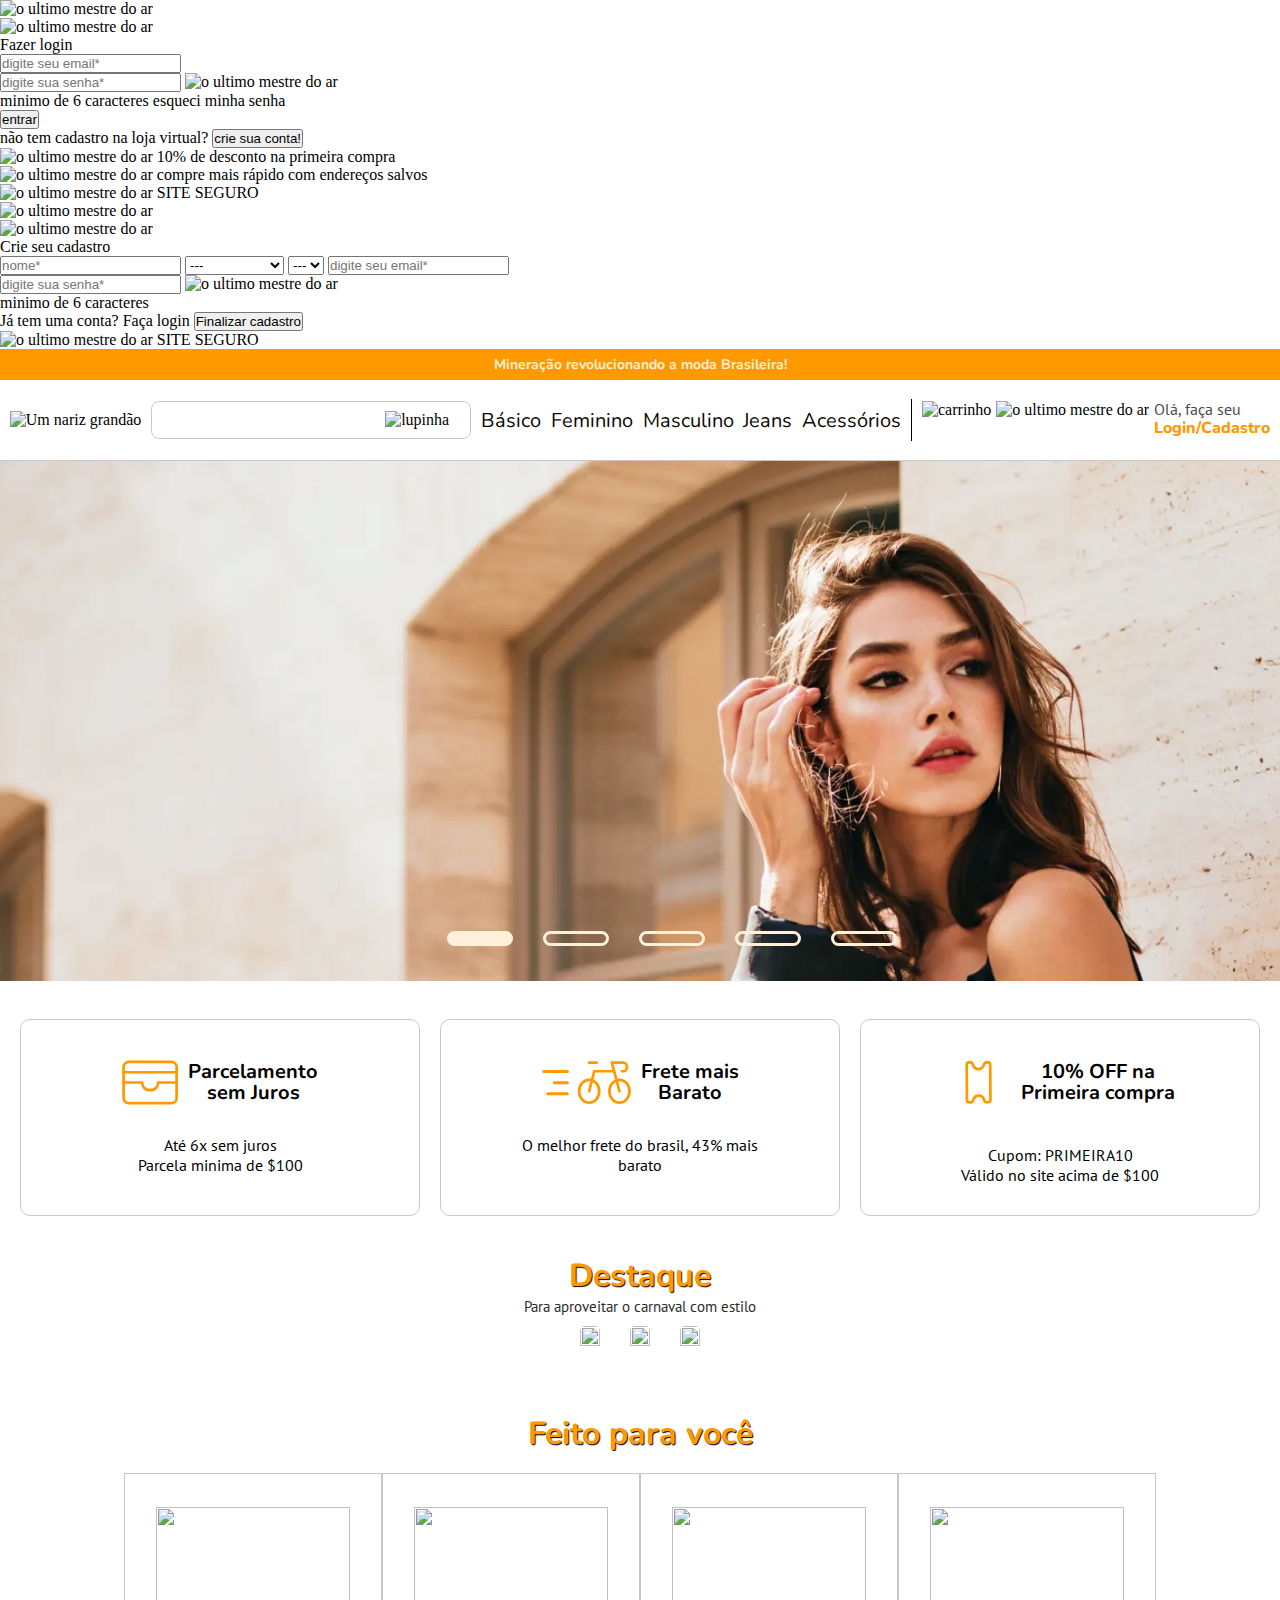
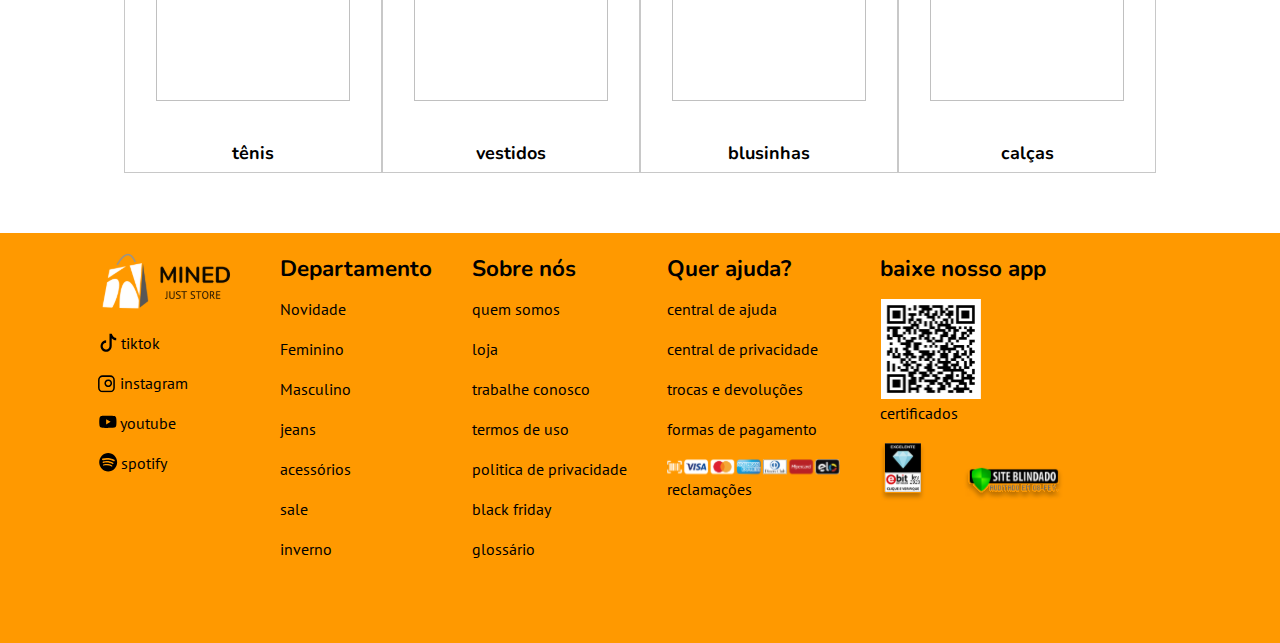
==== index.html @ b8cdbabf "Merge branch 'main' of https://github.com/Mined-Development-Company/E-commerce-FRONT into tela_login" ====
<!DOCTYPE html>
<html lang="pt-br">
  <head>
    <meta charset="UTF-8" />
    <meta http-equiv="X-UA-Compatible" content="IE=edge" />
    <meta name="viewport" content="width=device-width, initial-scale=1.0" />
    <title>Mined Just Store</title>

    <!-- Google Fonts -->
    <link rel="preconnect" href="https://fonts.googleapis.com" />
    <link rel="preconnect" href="https://fonts.gstatic.com" crossorigin />
    <link href="https://fonts.googleapis.com/css2?family=Nunito:wght@400;500;600;700;800&display=swap" rel="stylesheet"/>
    <link href="https://fonts.googleapis.com/css2?family=PT+Sans:wght@400;700&display=swap" rel="stylesheet"/>

    <!-- CSS -->
    <link rel="stylesheet" href="./style.css" />

    <link rel="stylesheet" href="./css/header/header.css">
    <link rel="stylesheet" href="./css/header/header-media.css">
    <link rel="stylesheet" href="./css/header/header-search.css">
    <link rel="stylesheet" href="./css/header/menu-categorias.css">
    <link rel="stylesheet" href="./css/header/menu-itens.css">
    <link rel="stylesheet" href="./css/header/nav.css">
    <link rel="stylesheet" href="./css/header/login.css">

    <link rel="stylesheet" href="./css/footer.css">
    <link rel="stylesheet" href="./css/variaveis.css">

    <!-- Icons -->
    <link rel="shortcut icon" href="./assets/minedIcon.png" type="image/x-icon">

  </head>

  <body class="container">
    <!-- Modal login e cadastro -->
    <div id="modal_login" class="modal_login_e_cadastro_container">
      <main class="content_login">
        <header class="content_header_dialog">
          <div class="info_commerce">
            <img src="./assets/logo_minedIcon.svg" class="logo-mined_icon" alt="o ultimo mestre do ar" />
          </div>
          <img src="./assets/close.svg" onclick="closeModal('login')" id="close_modal_login" class="close_dialog" alt="o ultimo mestre do ar" />
        </header>

        <section>
          <p>Fazer login</p>

          <form id="form_login">
            <div id="auth_login" class="container_inputs">
              <input type="text" class="input_form no_outline" placeholder="digite seu email*" name="email" id="email">

              <div class="input_form content_password">
                <input type="password" class="no_outline" name="senha" placeholder="digite sua senha*" id="senha">
                <img src="./assets/eye.svg" onclick="mostrarSenha('login')" class="mostrar_fechar_senha" alt="o ultimo mestre do ar" />
              </div>

            </div>

            <div class="content_regra_senha_e_esqueci_senha">
              <span>minimo de 6 caracteres</span>
              <span class="esqueci_minha_senha">esqueci minha senha</span>
            </div>

            <button class="btn_generico btn_submit" type="submit">entrar</button>

            <div class="content_nao_possui_cadastro">
              <span>não tem cadastro na loja virtual?</span>
              <button onclick="abrirModalDeNovaConta()" id="nova_conta" class="btn_generico btn_novo_cadastro" type="button">crie sua conta!</button>
            </div>
          </form>
        </section>

        <div class="footer_dialog">
          <ul>
            <li>
              <img src="./assets/check_icon.svg" class="check" alt="o ultimo mestre do ar" />
              <span>10% de desconto na primeira compra</span>
            </li>
            <li>
              <img src="./assets/check_icon.svg" class="check" alt="o ultimo mestre do ar" />
              <span>compre mais rápido com endereços salvos</span>
            </li>
          </ul>

          <div class="site_seguro">
            <img src="./assets/cadiado_icon.svg" class="check" alt="o ultimo mestre do ar" />
            <span>SITE SEGURO</span>
          </div>
        </div>
      </main>
    </div>

    <div id="modal_cadastro" class="modal_login_e_cadastro_container">
      <main class="content_login">
        <header class="content_header_dialog">
          <div class="info_commerce">
            <img src="./assets/logo_minedIcon.svg" class="logo-mined_icon" alt="o ultimo mestre do ar" />
          </div>
          <img src="./assets/close.svg" onclick="closeModal('cadastro')" id="close_modal_cadastro" class="close_dialog" alt="o ultimo mestre do ar" />
        </header>

        <section>
          <p>Crie seu cadastro</p>

          <form id="form_cadastro">
            <div id="auth_cadastro" class="container_inputs">
              <input type="text" class="input_form no_outline" placeholder="nome*" name="nome" id="nome" />

              <select name="genero" id="genero" class="input_form selecionar_generico">
                <option value="nulo">---</option>
                <option value="nao_declarar">Não declarar</option>
                <option value="masculino">Masculino</option>
                <option value="mulher">Mulher</option>
              </select>

              <select name="idade" id="idade" class="input_form">
                <option value="nulo">---</option>
              </select>

              <input type="text" class="input_form no_outline" placeholder="digite seu email*" name="email" id="email" />

              <div class="input_form content_password">
                <input type="password" class="no_outline" name="senha" placeholder="digite sua senha*" id="senha">
                <img src="./assets/eye.svg" class="mostrar_fechar_senha" onclick="mostrarSenha('cadastro')" alt="o ultimo mestre do ar" />
              </div>
            </div>

            <div class="content_regra_senha_e_esqueci_senha">
              <span>minimo de 6 caracteres</span>
            </div>

            <div class="content_nao_possui_cadastro">
              <span>Já tem uma conta? <span onclick="goBackLogin()" class="highlight">Faça login</span></span>
              <button class="btn_generico btn_novo_cadastro" onclick="finalizarNovoCadastro()" type="button">Finalizar cadastro</button>
            </div>
          </form>
        </section>

        <div class="footer_dialog">
          <div class="site_seguro">
            <img src="./assets/cadiado_icon.svg" class="check" alt="o ultimo mestre do ar" />
            <span>SITE SEGURO</span>
          </div>
        </div>
      </main>
    </div>

    <!-- Final Modal login e cadastro -->

    <nav>
      <h1 class="nav__titulo">Mineração revolucionando a moda Brasileira!</h1>

      <section class="nav__menu">

        <div><img id="logo" src="./assets/logo.svg" alt="Um nariz grandão" /></div>

      <div id="navMenu">

        <section class="search__area">
          <div class="search__bar">
            <label for="pesquisa" class="sr__only">barra de pesquisa</label>
            <input
              type="text"
              id="pesquisa"
              name="pesquisa"
              autocomplete="off"
            />
            <img src="./assets/lupa.svg" alt="lupinha" />

            <ul class="cards">
              <li><p><a href="./paginas/listaDeProdutos.html">Blusa</a></p></li>
              <li><p><a href="./paginas/listaDeProdutos.html">Camiseta</a></p></li>
              <li><p><a href="./paginas/listaDeProdutos.html">Shorts</a></p></li>
              <li><p><a href="./paginas/listaDeProdutos.html">Blusão</a></p></li>
              <li><p><a href="./paginas/listaDeProdutos.html">Calça</a></p></li>
            </ul>
          </div>
        </div>

        <!-- Menu dropdown -->
        <section class="menu__categorias">
          <ul class="menu__categorias">
            <li class="option"><a href="./paginas/listaDeProdutos.html">Básico</a></li>
          </ul>
        </section>
        <section class="menu__categorias">
          <li class="option"><a href="./paginas/listaDeProdutos.html">Feminino</a></li>
          <li class="menu__itens">
            <ul class="menu__categorias">
              <li><a href="./paginas/listaDeProdutos.html">Saias</a> </li>
              <li><a href="./paginas/listaDeProdutos.html">Shorts</a> </li>
              <li><a href="./paginas/listaDeProdutos.html">Calças</a> </li>
              <li><a href="./paginas/listaDeProdutos.html">Calçados</a> </li>
            </ul>
          </li>
        </section>

        <section class="menu__categorias">
          <li class="option"> <a href="./paginas/listaDeProdutos.html">Masculino</a></li>
          <li class="menu__itens">
            <ul class="menu__categorias">
              <li><a href="./paginas/listaDeProdutos.html">Calças</a></li>
              <li><a href="./paginas/listaDeProdutos.html">Camisetas</a></li>
              <li><a href="./paginas/listaDeProdutos.html">Bermudas</a></li>
              <li><a href="./paginas/listaDeProdutos.html">Blusas</a></li>
            </ul>
          </li>
        </section>

        <section class="menu__categorias">
          <li class="option"> <a href="./paginas/listaDeProdutos.html">Jeans</a></li>
          <li class="menu__itens">
            <ul class="menu__categorias">
              <li><a href="./paginas/listaDeProdutos.html">Feminino</a></li>
              <li><a href="./paginas/listaDeProdutos.html">Masculino</a></li>
              <li><a href="./paginas/listaDeProdutos.html">Jeans</a></li>
            </ul>
          </li>
        </section>

        <section class="menu__categorias">
        <li class="option"> <a href="./paginas/listaDeProdutos.html">Acessórios</a></li>
        <li class="menu__itens">
          <ul class="menu__categorias">
            <li><a href="./paginas/listaDeProdutos.html">Relogio</a></li>
            <li><a href="./paginas/listaDeProdutos.html">Pulseira</a></li>
            <li><a href="./paginas/listaDeProdutos.html">Blusas</a></li>
            <li><a href="./paginas/listaDeProdutos.html">Blusas</a></li>
          </ul>
        </li>
        </section>
      <!-- Menu dropdown -->

        <section class="user_area">
          <div class="pipe"></div>
          <div class="perfil">
            <img src="./assets/cart.svg" alt="carrinho" />
            <img src="./assets/avartar.svg" alt="o ultimo mestre do ar" />
            <div id="auth_project" class="Login">
              <label for="Login">Olá, faça seu</label>
              <div class="autenticado">
                <span id="nome_usuario"></span>
                <span id="sair_conta" onclick="deslogar()"></span>
              </div>
              <p onclick="abrirModal()">Login/Cadastro</p>
            </div>
          </div>
          <a
            href="javascript: void(0);"
            class="icon"
            onclick="toggleMenu()"
            aria-label="menu expansivo para telas de celular"
          >
            <img src="./assets/menuIcon.svg" alt="icone do menu" />
          </a>
       </section>

      </section>

    </nav>

    <!---Carrosel rotativo Banner-->
    <div class="content">
      <div class="slides">
        <!-- Button navegation -->
        <input type="radio" name="slide" data-count="1" id="slide1" checked />
        <input type="radio" name="slide" data-count="2" id="slide2" />
        <input type="radio" name="slide" data-count="3" id="slide3" />
        <input type="radio" name="slide" data-count="4" id="slide4" />
        <input type="radio" name="slide" data-count="5" id="slide5" />
        <!-- Fim button navegation -->

        <!-- image for slide -->
        <div class="slide s1">
          <picture>
            <img src="./assets/slide1.webp" alt="" />
          </picture>
        </div>
        <div class="slide">
          <picture>
            <img src="./assets/slide2.webp" alt="" />
          </picture>
        </div>
        <div class="slide">
          <picture>
            <img src="./assets/slide3.webp" alt="" />
          </picture>
        </div>
        <div class="slide">
          <picture>
            <img src="./assets/slide4.webp" alt="" />
          </picture>
        </div>
        <div class="slide">
          <picture>
            <img src="./assets/slide5.webp" alt="" />
          </picture>
        </div>
        <!-- Fim image for slide -->

        <!-- style navegation -->
        <div class="navegation">
          <label class="bar active" for="slide1"></label>
          <label class="bar" for="slide2"></label>
          <label class="bar" for="slide3"></label>
          <label class="bar" for="slide4"></label>
          <label class="bar" for="slide5"></label>
        </div>
        <!-- Fim style navegation -->
      </div>
    </div>
    <!-- Fim do carrosel -->

    <!-- Inicio dos cards informativos -->

    <div class="infoCards">
      <div class="infoCard">
        <div class="infoTitle">
          <img src="./assets/wallet.svg" alt="dinero" />
          <span>Parcelamento <br />sem Juros</span>
        </div>

        <span
          >Até 6x sem juros <br />
          Parcela minima de $100</span
        >
      </div>

      <div class="infoCard">
        <div class="infoTitle">
          <img src="./assets/bike.svg" alt="bike" />
          <span>Frete mais <br />Barato</span>
        </div>

        <span
          >O melhor frete do brasil, 43% mais<br />
          barato</span
        >
      </div>
      <div class="infoCard">
        <div class="infoTitle">
          <img src="./assets/ticket.svg" alt="ticket" />
          <span>10% OFF na <br />Primeira compra</span>
        </div>

        <span
          >Cupom: PRIMEIRA10<br />
          Válido no site acima de $100</span
        >
      </div>
    </div>

    <!-- Fim dos cards informativos -->

    <!-- Inicio do destaque -->
    <div class="box-destaques">
      <h1>Destaque</h1>
      <p>Para aproveitar o carnaval com estilo</p>
      <div class="destaques">
        <div class="destaque">
          <a href="./paginas/listaDeProdutos.html"><img src="./assets/destaque1.svg" alt="" /></a>
        </div>
        <div class="destaque">
          <a href="./paginas/listaDeProdutos.html"><img src="./assets/destaque2.svg" alt="" /></a>
        </div>
        <div class="destaque">
          <a href="./paginas/listaDeProdutos.html"><img src="./assets/destaque3.svg" alt="" /></a>
        </div>
      </div>
    </div>
    <!-- Fim do destaque -->

    <!-- Recomendado -->
    <div class="box-recomendados">
      <h1>Feito para você</h1>
      <div class="recomendados">
        <div class="box-recomendado">
          <div class="recomendado">
            <div class="recomendado-img"> <a href="./paginas/listaDeProdutos.html"><img src="./assets/recomendado1.svg" alt="" /></a></div>
            <h1>tênis</h1>
          </div>
          <div class="recomendado">
            <div class="recomendado-img"><a href="./paginas/listaDeProdutos.html"><img src="./assets/recomendado2.svg" alt="" /></a></div>
            <h1>vestidos</h1>
          </div>
          <div class="recomendado">
            <div class="recomendado-img"><a href="./paginas/listaDeProdutos.html"><img src="./assets/recomendado3.svg" alt="" /></a></div>
            <h1>blusinhas</h1>
          </div class="recomendado-img">
          <div class="recomendado">
            <div class="recomendado-img"><a href="./paginas/listaDeProdutos.html"><img src="./assets/recomendado4.svg" alt="" /></a></div>
            <h1>calças</h1>
          </div>
        </div>
      </div>
    </div>
    <!-- Fim do recomendado -->

    <!-- inicio do foooter -->
    <footer>
      <!-- logo e redes (footer)-->
      <div class="footer">
        <div class="logo-footer">
          <img src="./assets/logo-footer.svg" alt="" />
        </div>
        <div class="redes">
          <img src="./assets/tiktok.svg" alt="" />
          <p>tiktok</p>
        </div>
        <div class="redes">
          <img src="./assets/instagram.svg" alt="" />
          <p>instagram</p>
        </div>
        <div class="redes">
          <img src="./assets/youtube.svg" alt="" />
          <p>youtube</p>
        </div>
        <div class="redes">
          <img src="./assets/spotify.svg" alt="" />
          <p>spotify</p>
        </div>
      </div>
      <!-- Fim Logo e redes (footer)-->

      <div class="footer">
        <h1>Departamento</h1>
        <p>Novidade</p>
        <p>Feminino</p>
        <p>Masculino</p>
        <p>jeans</p>
        <p>acessórios</p>
        <p>sale</p>
        <p>inverno</p>
      </div>
      <div class="footer f3">
        <h1>Sobre nós</h1>
        <p>quem somos</p>
        <p>loja</p>
        <p>trabalhe conosco</p>
        <p>termos de uso</p>
        <p>politica de privacidade</p>
        <p>black friday</p>
        <p>glossário</p>
      </div>
      <div class="footer f4">
        <h1>Quer ajuda?</h1>
        <p>central de ajuda</p>
        <p>central de privacidade</p>
        <p>trocas e devoluções</p>
        <p>formas de pagamento</p>
        <div><img src="./assets/cartões-footer.svg" alt="" /></div>
        <p>reclamações</p>
      </div>
      <div class="footer f5">
        <h1>baixe nosso app</h1>
        <div><img src="./assets/qrcode-app.svg.svg" alt="" /></div>
        <p>certificados</p>
        <div><img src="./assets/certificados-footer.svg" alt="" /></div>
      </div>
    </footer>
    <!-- fim do footer -->

    <!-- Script -->
    <script src="./Js/bannerRotativo.js"></script>
    <script src="./Js/barraDePesquisaFiltro.js"></script>
    <script src="./Js/loginCadastro.js"></script>
    <!-- Fim Script -->
  </body>
</html>
---- style.css ----
* {
  margin: 0;
  padding: 0;
  box-sizing: border-box;
}

body {
  width: 100vw;
  min-width: 100%;
  overflow-x: hidden;
}

/* Carrosel rotativo banner */
.slides input {
  display: none;
  position: relative;
}

.navegation {
  position: absolute;

  bottom: 20px;

  transform: translate(90%);

  display: flex;

  z-index: 2;
}

input[type="radio"]:checked + label {
  background-color: var(--laranja-claro);
}

.bar.active {
  background-color: var(--laranja-claro);
}

.bar {
  width: 66px;
  height: 15px;

  margin: 15px;

  border: 3px solid var(--laranja-claro);

  border-radius: 15px;
  cursor: pointer;
}

.bar:hover {
  background-color: var(--laranja-claro);
}

/* Fim da estilização do botão de navegação */
.content {
  width: 100vw;
  height: 520px;

  display: flex;

  overflow: hidden;

  position: relative;
}

/* orgazação de imagens dentro do objeto e transição */
.slides {
  display: flex;
}

.slide img {
  width: 100vw;
  height: 100%;
  object-fit: cover;
}

.slide {
  transition: 0.4s;
}

/* Fim da orgazação de imagens dentro do objeto e transição */

/* Movimentação do slide, usando o input para alterar a margin das imagens, mandando elas para a esquerda e assim criando o efeito de movimentação*/
#slide1:checked ~ .s1 {
  margin-left: 0;
}

#slide2:checked ~ .s1 {
  margin-left: -100vw;
}

#slide3:checked ~ .s1 {
  margin: -100vw;
}

#slide4:checked ~ .s1 {
  margin-left: -300vw;
}

#slide5:checked ~ .s1 {
  margin: -200vw;
}

/* Fim  da movimentação do slide */

/* Fim do Carrosel rotativo banner */

/* Inicio dos cards informativos */

.infoCards {
  display: flex;
  flex-wrap: wrap;
  align-items: center;
  justify-content: space-evenly;
  height: auto;
  margin: 3% 0;
  padding-inline: 20px;
  gap: 20px;
}

.infoCard {
  border: 1px solid var(--cinza);
  display: flex;
  flex-direction: column;
  align-items: center;
  justify-content: center;
  font-family: var(--font_pt_sans);
  border-radius: 10px;
  width: 285.62px;
  height: 196.66px;
  gap: 30px;
  text-align: center;
  flex-grow: 1;
}

.infoTitle {
  display: flex;
  align-items: center;
  justify-content: center;
  font-family: var(--font_nunito);
  font-style: normal;
  font-weight: 700;
  font-size: 20px;
  line-height: 103.9%;
  gap: 10px;
}

/* Fim dos cards informativos */

/* Inicio do destaque */
.box-destaques {
  margin: 0px 100px;
  width: auto;
  text-align: center;
}

.box-destaques h1 {
  font-family: var(--font_nunito);
  font-weight: 700;

  color: var(--laranja);

  text-shadow: 1px 1px 1px black;
}

.box-destaques p {
  font-family: var(--font_pt_sans);
  font-size: 15px;
  font-weight: 400;

  color: var(--preto-cinza);
}

.destaques {
  display: flex;
  justify-content: center;
  align-items: center;
  gap: 30px;
  padding-top: 10px;
}

.destaque {
  transition: all 0.5s;
}

.destaque:hover {
  cursor: pointer;
  scale: 102%;
}

.destaque img {
  border-radius: 5px;
  width: 100%;
  height: 100%;
}

/* Fim do destaque */

/* Destaque recomendado */
.box-recomendados {
  margin: 60px 100px;
}

.box-recomendados > h1 {
  color: var(--laranja);

  font-family: var(--font_nunito);

  text-align: center;
  font-weight: 700;
  text-shadow: 1px 1px 1px black;

  margin: 0px 0px 18px 0px;
}

.recomendados {
  width: 100%;
}

.box-recomendado {
  display: grid;
  grid-template-columns: 1fr 1fr 1fr 1fr;
  justify-content: center;
  align-items: center;
  text-align: center;
  margin: 0px 24px;
}

.recomendado {
  height: 300px;
  border: 1px solid var(--cinza);
  display: grid;
  justify-content: center;
  align-items: center;
}

.recomendado h1 {
  font-family: var(--font_nunito);
  font-weight: 700;
  font-size: 18px;
}

.recomendado-img {
  width: 244px;
  height: 244px;
  padding: 25px;
  cursor: pointer;
  transition: all 0.5s;
}

.recomendado-img:hover {
  scale: 120%;
}

.recomendado-img img {
  width: 100%;
  height: 100%;
  object-fit: cover;
}

/* Fim do destaque recomendado */

/* Inicio reponsividade */
/* Inicio responsividade notebook, tablet */

@media screen and (max-width: 1024px) {
  .destaques {
    display: flex;
    flex-wrap: wrap;
    justify-content: center;
    align-items: center;
  }

  .box-recomendado {
    display: flex;
    flex-wrap: wrap;
    justify-content: center;
    align-items: center;
    text-align: center;
    margin: 0px 24px;
  }

  .recomendado {
    height: 300px;
    border: 1px solid var(--cinza);
    display: grid;
    justify-content: center;
    align-items: center;
  }
}

/* Fim responsividade notebook, tablet */

/* Inicio responsividade celular */

@media screen and (max-width: 620px) {
  .box-destaques {
    margin-inline: 50px;
  }
  .content {
    display: none;
  }
}

/* Fim responsividade celular */
/* Fim responsividade */
---- css/header/header.css ----
* {
  margin: 0;
  padding: 0;
  box-sizing: border-box;
  position: relative;
}

.container {
  width: 100vw;
  min-width: 100%;
  overflow-x: hidden;
}

.user_area {
  display: flex;
  justify-content: center;
  align-items: center;
  gap: 10px;
}

.pipe {
  height: 42px;
  width: 1px;
  background-color: black;
}

.perfil {
  display: flex;
  gap: 0 5px;
}

.icon {
  display: none;
}

/* Estilização do botão de navegação */
---- css/header/header-media.css ----
@media screen and (max-width: 1024px) {
  .dropdown {
    bottom: -165%;
    right: 0;
    position: absolute;
    display: flex;
    flex-direction: column;
    justify-content: center;
    z-index: 1;
  }

  .dropdown > .option {
    display: none;
    width: 100%;
    padding: 5px;
    background-color: white;
    font-size: 18pt;
  }

  .dropdown.open > .option {
    display: block;
  }

  .icon {
    display: inline-block;
    width: 50px;
  }

  .pipe {
    display: none;
  }
}

/* Fim responsividade notebook, tablet */

/* Inicio responsividade celular */

@media screen and (max-width: 620px) {
  #navMenu {
    height: auto;
    padding: 5px 10px;
    display: grid;
    grid-template-columns: 1fr;
    grid-template-areas:
      "l"
      "p"
      "u";
    row-gap: 15px;
  }

  #logo {
    margin-inline: auto;
    grid-area: l;
  }

  .searchArea {
    width: 100%;
    grid-area: p;
  }

  .search-bar {
    width: 100%;
  }

  .dropdown {
    bottom: -105%;
  }

  .userArea {
    grid-area: u;
    justify-content: space-between;
  }
}
---- css/header/header-search.css ----
.search__area {
  display: flex;
  justify-content: center;
  align-items: center;
}

.search__bar {
  display: flex;
  align-items: center;
  justify-content: space-between;
  border: 1px solid #c8c8c8;
  width: clamp(15rem, 25vw, 30rem);
  height: 38px;
  border-radius: 8px;
  padding: 10px 21px;
}

.search__bar > input {
  border: none;
  outline: none;
  flex-grow: 1;
}

.sr__only {
  position: absolute;
  width: 1px;
  height: 1px;
  padding: 0;
  margin: -1px;
  overflow: hidden;
  clip: rect(0, 0, 0, 0);
  white-space: nowrap;
  border-width: 0;
}
/* search bar filter */
.cards {
  list-style-type: none;
  position: absolute;
  z-index: 999;
  top: 115%;
  left: -1%;
  background-color: white;
  width: 345px;
  border-radius: 5px;
}
.cards li {
  padding: 5px 20px;
  margin: 2px 0px;
  display: none;
}
a {
  text-decoration: none;
  color: #0d0800;
  font-family: var(--font_nunito);
}
---- css/header/menu-categorias.css ----
.menu__categorias {
  font-family: var(--font_nunito);
  font-size: 20px;
  font-style: normal;
  font-weight: 400;

  list-style-type: none;

  line-height: 27px;

  display: flex;
  flex-direction: column;
  align-items: center;
  justify-content: space-between;

  position: relative;

  gap: 0 21px;
  height: 100%;
}

.menu__categorias .option {
  display: flex;
  align-items: center;
  height: 100%;
  cursor: pointer;
}

.menu__categorias:hover .menu__itens {
  display: block;
  display: flex;
  flex-direction: column;
  justify-content: center;
  align-items: center;

  width: 150px;

  position: absolute;
  z-index: 9999;

  bottom: -100px;

  background-color: #ffffff;
}
---- css/header/menu-itens.css ----
.menu__itens {
  display: none;
  margin: 20px;
}
.menu__itens a {
  text-decoration: none;
  color: var(--preto-laranja);
}
---- css/header/nav.css ----
.nav__titulo {
  font-family: var(--font_nunito);
  font-size: 14px;
  display: grid;
  place-items: center;
  color: #fff0da;
  text-align: center;
  background-color: #ff9900;
  height: 31px;
}

.nav__menu {
  display: flex;
  justify-content: space-evenly;
  align-items: center;
  height: 81px;
  border-bottom: 1px solid #c8c8c8;
  position: relative;
}
---- css/header/login.css ----
.Login {
  display: flex;
  flex-direction: column;
}

.Login label {
  font-family: var(--font_pt_sans);
  font-style: normal;
  font-weight: 400;
  font-size: 16px;
  line-height: 16px;
  color: #4b4b4b;
}

.Login p {
  font-family: var(--font_nunito);
  font-style: normal;
  font-weight: 800;
  font-size: 16px;
  line-height: 22px;
  color: #ff9900;
}
---- css/footer.css ----
/* footer */

footer {
  background-color: var(--laranja);
  display: flex;
  flex-wrap: wrap;
  justify-content: center;
}

.redes {
  display: flex;
  flex-direction: row;
  width: 30px;
  height: 20px;

  margin: 20px 0px;
}

footer h1 {
  font-family: var(--font_nunito);
  margin-bottom: 15px;
  font-size: 1.4em;
}

footer p {
  font-family: var(--font_pt_sans);
  margin-bottom: 20px;
}

.footer {
  padding: 20px;
}

.f5 {
  overflow: hidden;
}

/* Fim do footer */

/* Inicio reponsividade */
/* Inicio responsividade notebook, tablet */

@media screen and (max-width: 1024px) {
  footer {
    display: grid;
    grid-template-columns: repeat(2, 50%);
    justify-content: center;
  }
}

/* Fim responsividade notebook, tablet */

/* Inicio responsividade celular */

@media screen and (max-width: 620px) {
  footer {
    display: flex;
    flex-direction: column;
    row-gap: 10px;
  }

  .footer {
    width: 100%;
    padding: 0 10px;
  }
}

/* Fim responsividade celular */
/* Fim responsividade */
---- css/variaveis.css ----
:root {
  --font_nunito: "Nunito", sans-serif;
  --font_pt_sans: "PT Sans", sans-serif;
  --branco: #ffffff;
  --black: #000000;
  --preto-cinza: #2c2c2c;
  --cinza: #c8c8c8;
  --preto-laranja: #0d0800;
  --laranja: #ff9900;
  --laranja-claro: #fff0da;
}
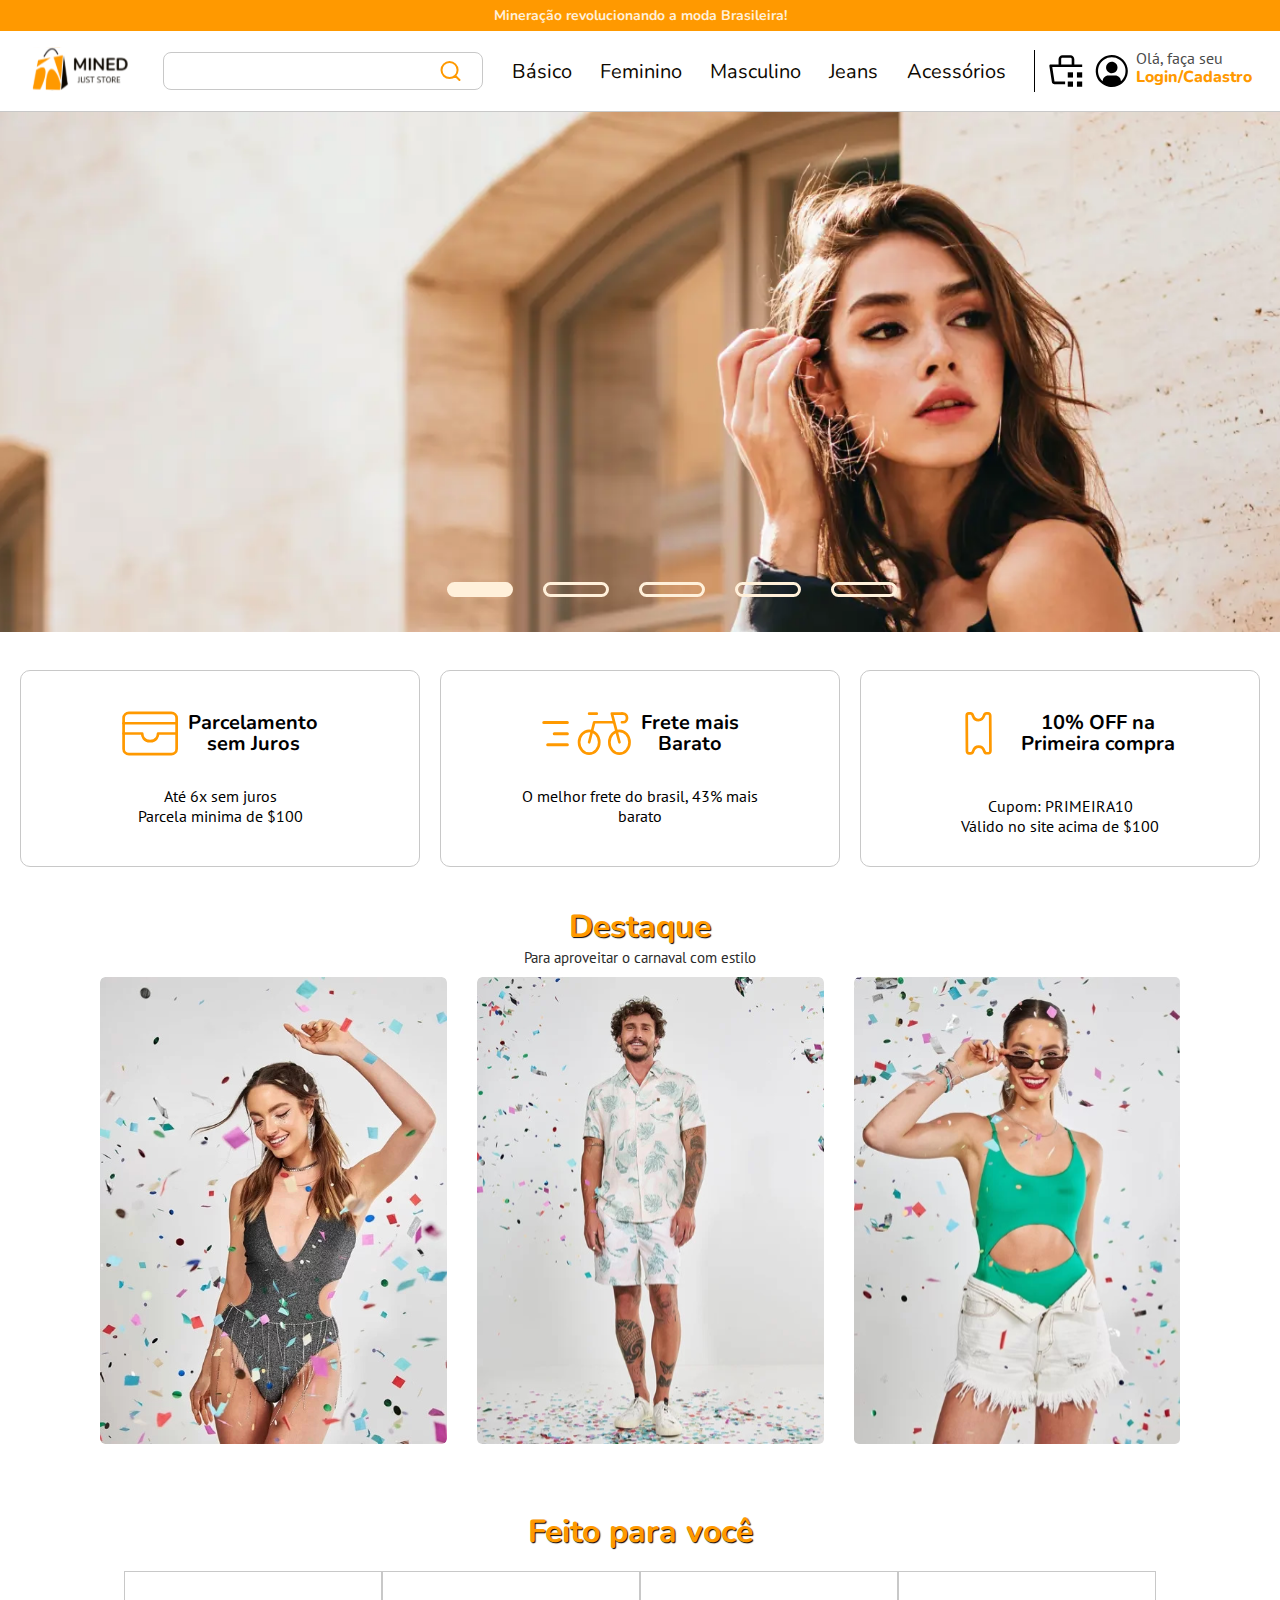
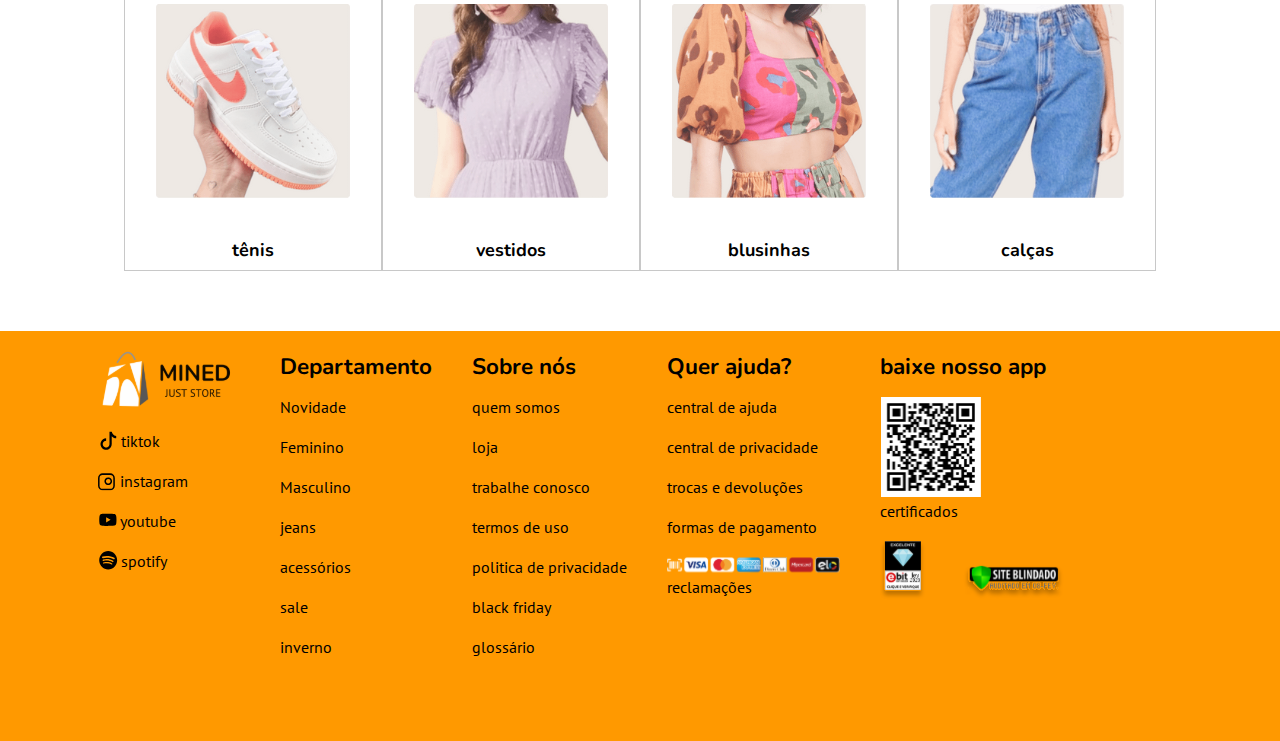
==== commit 81dec29c: "organização de todo conteudo" ====
--- a/index.html
+++ b/index.html
@@ -23,7 +23,7 @@
     <link rel="stylesheet" href="./css/header/nav.css">
     <link rel="stylesheet" href="./css/header/login.css">
 
-    <link rel="stylesheet" href="./css/footer.css">
+    <link rel="stylesheet" href="../css/footer/footer.css">
     <link rel="stylesheet" href="./css/variaveis.css">
 
     <!-- Icons -->
@@ -32,128 +32,14 @@
   </head>
 
   <body class="container">
-    <!-- Modal login e cadastro -->
-    <div id="modal_login" class="modal_login_e_cadastro_container">
-      <main class="content_login">
-        <header class="content_header_dialog">
-          <div class="info_commerce">
-            <img src="./assets/logo_minedIcon.svg" class="logo-mined_icon" alt="o ultimo mestre do ar" />
-          </div>
-          <img src="./assets/close.svg" onclick="closeModal('login')" id="close_modal_login" class="close_dialog" alt="o ultimo mestre do ar" />
-        </header>
-
-        <section>
-          <p>Fazer login</p>
-
-          <form id="form_login">
-            <div id="auth_login" class="container_inputs">
-              <input type="text" class="input_form no_outline" placeholder="digite seu email*" name="email" id="email">
-
-              <div class="input_form content_password">
-                <input type="password" class="no_outline" name="senha" placeholder="digite sua senha*" id="senha">
-                <img src="./assets/eye.svg" onclick="mostrarSenha('login')" class="mostrar_fechar_senha" alt="o ultimo mestre do ar" />
-              </div>
-
-            </div>
-
-            <div class="content_regra_senha_e_esqueci_senha">
-              <span>minimo de 6 caracteres</span>
-              <span class="esqueci_minha_senha">esqueci minha senha</span>
-            </div>
-
-            <button class="btn_generico btn_submit" type="submit">entrar</button>
-
-            <div class="content_nao_possui_cadastro">
-              <span>não tem cadastro na loja virtual?</span>
-              <button onclick="abrirModalDeNovaConta()" id="nova_conta" class="btn_generico btn_novo_cadastro" type="button">crie sua conta!</button>
-            </div>
-          </form>
-        </section>
-
-        <div class="footer_dialog">
-          <ul>
-            <li>
-              <img src="./assets/check_icon.svg" class="check" alt="o ultimo mestre do ar" />
-              <span>10% de desconto na primeira compra</span>
-            </li>
-            <li>
-              <img src="./assets/check_icon.svg" class="check" alt="o ultimo mestre do ar" />
-              <span>compre mais rápido com endereços salvos</span>
-            </li>
-          </ul>
-
-          <div class="site_seguro">
-            <img src="./assets/cadiado_icon.svg" class="check" alt="o ultimo mestre do ar" />
-            <span>SITE SEGURO</span>
-          </div>
-        </div>
-      </main>
-    </div>
-
-    <div id="modal_cadastro" class="modal_login_e_cadastro_container">
-      <main class="content_login">
-        <header class="content_header_dialog">
-          <div class="info_commerce">
-            <img src="./assets/logo_minedIcon.svg" class="logo-mined_icon" alt="o ultimo mestre do ar" />
-          </div>
-          <img src="./assets/close.svg" onclick="closeModal('cadastro')" id="close_modal_cadastro" class="close_dialog" alt="o ultimo mestre do ar" />
-        </header>
-
-        <section>
-          <p>Crie seu cadastro</p>
-
-          <form id="form_cadastro">
-            <div id="auth_cadastro" class="container_inputs">
-              <input type="text" class="input_form no_outline" placeholder="nome*" name="nome" id="nome" />
-
-              <select name="genero" id="genero" class="input_form selecionar_generico">
-                <option value="nulo">---</option>
-                <option value="nao_declarar">Não declarar</option>
-                <option value="masculino">Masculino</option>
-                <option value="mulher">Mulher</option>
-              </select>
-
-              <select name="idade" id="idade" class="input_form">
-                <option value="nulo">---</option>
-              </select>
-
-              <input type="text" class="input_form no_outline" placeholder="digite seu email*" name="email" id="email" />
-
-              <div class="input_form content_password">
-                <input type="password" class="no_outline" name="senha" placeholder="digite sua senha*" id="senha">
-                <img src="./assets/eye.svg" class="mostrar_fechar_senha" onclick="mostrarSenha('cadastro')" alt="o ultimo mestre do ar" />
-              </div>
-            </div>
-
-            <div class="content_regra_senha_e_esqueci_senha">
-              <span>minimo de 6 caracteres</span>
-            </div>
-
-            <div class="content_nao_possui_cadastro">
-              <span>Já tem uma conta? <span onclick="goBackLogin()" class="highlight">Faça login</span></span>
-              <button class="btn_generico btn_novo_cadastro" onclick="finalizarNovoCadastro()" type="button">Finalizar cadastro</button>
-            </div>
-          </form>
-        </section>
-
-        <div class="footer_dialog">
-          <div class="site_seguro">
-            <img src="./assets/cadiado_icon.svg" class="check" alt="o ultimo mestre do ar" />
-            <span>SITE SEGURO</span>
-          </div>
-        </div>
-      </main>
-    </div>
-
-    <!-- Final Modal login e cadastro -->
 
     <nav>
       <h1 class="nav__titulo">Mineração revolucionando a moda Brasileira!</h1>
-
+      
       <section class="nav__menu">
-
-        <div><img id="logo" src="./assets/logo.svg" alt="Um nariz grandão" /></div>
-
+        
+        <div><img id="logo" src="./assets/header/logo.svg" alt="Um nariz grandão" /></div>
+        
       <div id="navMenu">
 
         <section class="search__area">
@@ -165,14 +51,14 @@
               name="pesquisa"
               autocomplete="off"
             />
-            <img src="./assets/lupa.svg" alt="lupinha" />
+            <img src="./assets/header/lupa.svg" alt="lupinha" />
 
             <ul class="cards">
-              <li><p><a href="./paginas/listaDeProdutos.html">Blusa</a></p></li>
-              <li><p><a href="./paginas/listaDeProdutos.html">Camiseta</a></p></li>
-              <li><p><a href="./paginas/listaDeProdutos.html">Shorts</a></p></li>
-              <li><p><a href="./paginas/listaDeProdutos.html">Blusão</a></p></li>
-              <li><p><a href="./paginas/listaDeProdutos.html">Calça</a></p></li>
+              <li><p><a href="./html/listaDeProdutos.html">Blusa</a></p></li>
+              <li><p><a href="./html/listaDeProdutos.html">Camiseta</a></p></li>
+              <li><p><a href="./html/listaDeProdutos.html">Shorts</a></p></li>
+              <li><p><a href="./html/listaDeProdutos.html">Blusão</a></p></li>
+              <li><p><a href="./html/listaDeProdutos.html">Calça</a></p></li>
             </ul>
           </div>
         </div>
@@ -180,52 +66,52 @@
         <!-- Menu dropdown -->
         <section class="menu__categorias">
           <ul class="menu__categorias">
-            <li class="option"><a href="./paginas/listaDeProdutos.html">Básico</a></li>
+            <li class="option"><a href="./html/listaDeProdutos.html">Básico</a></li>
           </ul>
         </section>
         <section class="menu__categorias">
-          <li class="option"><a href="./paginas/listaDeProdutos.html">Feminino</a></li>
+          <li class="option"><a href="./html/listaDeProdutos.html">Feminino</a></li>
+          <li class="menu__itens"> 
+            <ul class="menu__categorias">
+              <li><a href="./html/listaDeProdutos.html">Saias</a> </li>
+              <li><a href="./html/listaDeProdutos.html">Shorts</a> </li>
+              <li><a href="./html/listaDeProdutos.html">Calças</a> </li>
+              <li><a href="./html/listaDeProdutos.html">Calçados</a> </li>
+            </ul>
+          </li>
+        </section>
+        
+        <section class="menu__categorias">
+          <li class="option"> <a href="./html/listaDeProdutos.html">Masculino</a></li>
           <li class="menu__itens">
             <ul class="menu__categorias">
-              <li><a href="./paginas/listaDeProdutos.html">Saias</a> </li>
-              <li><a href="./paginas/listaDeProdutos.html">Shorts</a> </li>
-              <li><a href="./paginas/listaDeProdutos.html">Calças</a> </li>
-              <li><a href="./paginas/listaDeProdutos.html">Calçados</a> </li>
+              <li><a href="./html/listaDeProdutos.html">Calças</a></li>
+              <li><a href="./html/listaDeProdutos.html">Camisetas</a></li>
+              <li><a href="./html/listaDeProdutos.html">Bermudas</a></li>
+              <li><a href="./html/listaDeProdutos.html">Blusas</a></li>
             </ul>
           </li>
         </section>
-
-        <section class="menu__categorias">
-          <li class="option"> <a href="./paginas/listaDeProdutos.html">Masculino</a></li>
+        
+        <section class="menu__categorias">
+          <li class="option"> <a href="./html/listaDeProdutos.html">Jeans</a></li>
           <li class="menu__itens">
             <ul class="menu__categorias">
-              <li><a href="./paginas/listaDeProdutos.html">Calças</a></li>
-              <li><a href="./paginas/listaDeProdutos.html">Camisetas</a></li>
-              <li><a href="./paginas/listaDeProdutos.html">Bermudas</a></li>
-              <li><a href="./paginas/listaDeProdutos.html">Blusas</a></li>
+              <li><a href="./html/listaDeProdutos.html">Feminino</a></li>
+              <li><a href="./html/listaDeProdutos.html">Masculino</a></li>
+              <li><a href="./html/listaDeProdutos.html">Jeans</a></li>
             </ul>
           </li>
         </section>
-
-        <section class="menu__categorias">
-          <li class="option"> <a href="./paginas/listaDeProdutos.html">Jeans</a></li>
-          <li class="menu__itens">
-            <ul class="menu__categorias">
-              <li><a href="./paginas/listaDeProdutos.html">Feminino</a></li>
-              <li><a href="./paginas/listaDeProdutos.html">Masculino</a></li>
-              <li><a href="./paginas/listaDeProdutos.html">Jeans</a></li>
-            </ul>
-          </li>
-        </section>
-
-        <section class="menu__categorias">
-        <li class="option"> <a href="./paginas/listaDeProdutos.html">Acessórios</a></li>
+      
+        <section class="menu__categorias">
+        <li class="option"> <a href="./html/listaDeProdutos.html">Acessórios</a></li>
         <li class="menu__itens">
           <ul class="menu__categorias">
-            <li><a href="./paginas/listaDeProdutos.html">Relogio</a></li>
-            <li><a href="./paginas/listaDeProdutos.html">Pulseira</a></li>
-            <li><a href="./paginas/listaDeProdutos.html">Blusas</a></li>
-            <li><a href="./paginas/listaDeProdutos.html">Blusas</a></li>
+            <li><a href="./html/listaDeProdutos.html">Relogio</a></li>
+            <li><a href="./html/listaDeProdutos.html">Pulseira</a></li>
+            <li><a href="./html/listaDeProdutos.html">Blusas</a></li>
+            <li><a href="./html/listaDeProdutos.html">Blusas</a></li>
           </ul>
         </li>
         </section>
@@ -234,15 +120,11 @@
         <section class="user_area">
           <div class="pipe"></div>
           <div class="perfil">
-            <img src="./assets/cart.svg" alt="carrinho" />
-            <img src="./assets/avartar.svg" alt="o ultimo mestre do ar" />
-            <div id="auth_project" class="Login">
+            <img src="./assets/header/cart.svg" alt="carrinho" />
+            <img src="./assets/header/avartar.svg" alt="o ultimo mestre do ar" />
+            <div class="Login">
               <label for="Login">Olá, faça seu</label>
-              <div class="autenticado">
-                <span id="nome_usuario"></span>
-                <span id="sair_conta" onclick="deslogar()"></span>
-              </div>
-              <p onclick="abrirModal()">Login/Cadastro</p>
+              <p id="Login">Login/Cadastro</p>
             </div>
           </div>
           <a
@@ -251,10 +133,10 @@
             onclick="toggleMenu()"
             aria-label="menu expansivo para telas de celular"
           >
-            <img src="./assets/menuIcon.svg" alt="icone do menu" />
+            <img src="./assets/header/menuIcon.svg" alt="icone do menu" />
           </a>
        </section>
-
+       
       </section>
 
     </nav>
@@ -273,27 +155,27 @@
         <!-- image for slide -->
         <div class="slide s1">
           <picture>
-            <img src="./assets/slide1.webp" alt="" />
+  <img src="./assets/banner/slide1.webp" alt=""> />
           </picture>
         </div>
         <div class="slide">
           <picture>
-            <img src="./assets/slide2.webp" alt="" />
+  <img src="./assets/banner/slide2.webp" alt=""> />
           </picture>
         </div>
         <div class="slide">
           <picture>
-            <img src="./assets/slide3.webp" alt="" />
+  <img src="./assets/banner/slide3.webp" alt=""> />
           </picture>
         </div>
         <div class="slide">
           <picture>
-            <img src="./assets/slide4.webp" alt="" />
+  <img src="./assets/banner/slide4.webp" alt=""> />
           </picture>
         </div>
         <div class="slide">
           <picture>
-            <img src="./assets/slide5.webp" alt="" />
+  <img src="./assets/banner/slide5.webp" alt=""> />
           </picture>
         </div>
         <!-- Fim image for slide -->
@@ -316,7 +198,7 @@
     <div class="infoCards">
       <div class="infoCard">
         <div class="infoTitle">
-          <img src="./assets/wallet.svg" alt="dinero" />
+<img src="./assets/cards informativos/wallet.svg" alt="dinero" />
           <span>Parcelamento <br />sem Juros</span>
         </div>
 
@@ -328,7 +210,7 @@
 
       <div class="infoCard">
         <div class="infoTitle">
-          <img src="./assets/bike.svg" alt="bike" />
+<img src="./assets/cards informativos/bike.svg" alt="bike" />
           <span>Frete mais <br />Barato</span>
         </div>
 
@@ -339,7 +221,7 @@
       </div>
       <div class="infoCard">
         <div class="infoTitle">
-          <img src="./assets/ticket.svg" alt="ticket" />
+<img src="./assets/cards informativos/ticket.svg" alt="ticket" />
           <span>10% OFF na <br />Primeira compra</span>
         </div>
 
@@ -358,13 +240,13 @@
       <p>Para aproveitar o carnaval com estilo</p>
       <div class="destaques">
         <div class="destaque">
-          <a href="./paginas/listaDeProdutos.html"><img src="./assets/destaque1.svg" alt="" /></a>
+          <a href="./html/listaDeProdutos.html"><img src="./assets/Destaque/destaque1.svg" alt="" /></a>
         </div>
         <div class="destaque">
-          <a href="./paginas/listaDeProdutos.html"><img src="./assets/destaque2.svg" alt="" /></a>
+          <a href="./html/listaDeProdutos.html"><img src="./assets/Destaque/destaque2.svg" alt="" /></a>
         </div>
         <div class="destaque">
-          <a href="./paginas/listaDeProdutos.html"><img src="./assets/destaque3.svg" alt="" /></a>
+          <a href="./html/listaDeProdutos.html"><img src="./assets/Destaque/destaque3.svg" alt="" /></a>
         </div>
       </div>
     </div>
@@ -376,19 +258,19 @@
       <div class="recomendados">
         <div class="box-recomendado">
           <div class="recomendado">
-            <div class="recomendado-img"> <a href="./paginas/listaDeProdutos.html"><img src="./assets/recomendado1.svg" alt="" /></a></div>
+            <div class="recomendado-img"> <a href="./html/listaDeProdutos.html"><img src="./assets/Feito para você/recomendado1.svg" alt="" /></a></div>
             <h1>tênis</h1>
           </div>
           <div class="recomendado">
-            <div class="recomendado-img"><a href="./paginas/listaDeProdutos.html"><img src="./assets/recomendado2.svg" alt="" /></a></div>
+            <div class="recomendado-img"><a href="./html/listaDeProdutos.html"><img src="./assets/Feito para você/recomendado2.svg" alt="" /></a></div>
             <h1>vestidos</h1>
           </div>
           <div class="recomendado">
-            <div class="recomendado-img"><a href="./paginas/listaDeProdutos.html"><img src="./assets/recomendado3.svg" alt="" /></a></div>
+            <div class="recomendado-img"><a href="./html/listaDeProdutos.html"><img src="./assets/Feito para você/recomendado3.svg" alt="" /></a></div>
             <h1>blusinhas</h1>
           </div class="recomendado-img">
           <div class="recomendado">
-            <div class="recomendado-img"><a href="./paginas/listaDeProdutos.html"><img src="./assets/recomendado4.svg" alt="" /></a></div>
+            <div class="recomendado-img"><a href="./html/listaDeProdutos.html"><img src="./assets/Feito para você/recomendado4.svg" alt="" /></a></div>
             <h1>calças</h1>
           </div>
         </div>
@@ -401,22 +283,22 @@
       <!-- logo e redes (footer)-->
       <div class="footer">
         <div class="logo-footer">
-          <img src="./assets/logo-footer.svg" alt="" />
+          <img src="../assets/footer/logo-footer.svg" alt="" />
         </div>
         <div class="redes">
-          <img src="./assets/tiktok.svg" alt="" />
+          <img src="../assets/footer/tiktok.svg" alt="" />
           <p>tiktok</p>
         </div>
         <div class="redes">
-          <img src="./assets/instagram.svg" alt="" />
+          <img src="../assets/footer/instagram.svg" alt="" />
           <p>instagram</p>
         </div>
         <div class="redes">
-          <img src="./assets/youtube.svg" alt="" />
+          <img src="../assets/footer/youtube.svg" alt="" />
           <p>youtube</p>
         </div>
         <div class="redes">
-          <img src="./assets/spotify.svg" alt="" />
+          <img src="../assets/footer/spotify.svg" alt="" />
           <p>spotify</p>
         </div>
       </div>
@@ -448,14 +330,14 @@
         <p>central de privacidade</p>
         <p>trocas e devoluções</p>
         <p>formas de pagamento</p>
-        <div><img src="./assets/cartões-footer.svg" alt="" /></div>
+        <div><img src="./assets/footer/cartões-footer.svg" alt="" /></div>
         <p>reclamações</p>
       </div>
       <div class="footer f5">
         <h1>baixe nosso app</h1>
-        <div><img src="./assets/qrcode-app.svg.svg" alt="" /></div>
+        <div><img src="./assets/footer/qrcode-app.svg.svg" alt="" /></div>
         <p>certificados</p>
-        <div><img src="./assets/certificados-footer.svg" alt="" /></div>
+        <div><img src="./assets/footer/certificados-footer.svg" alt="" /></div>
       </div>
     </footer>
     <!-- fim do footer -->
@@ -463,7 +345,6 @@
     <!-- Script -->
     <script src="./Js/bannerRotativo.js"></script>
     <script src="./Js/barraDePesquisaFiltro.js"></script>
-    <script src="./Js/loginCadastro.js"></script>
     <!-- Fim Script -->
   </body>
 </html>
--- a/css/header/login.css
+++ b/css/header/login.css
@@ -13,6 +13,10 @@
 }
 
 .Login p {
+  cursor: pointer;
+}
+
+.Login p, #nome_usuario {
   font-family: var(--font_nunito);
   font-style: normal;
   font-weight: 800;
@@ -20,3 +24,254 @@
   line-height: 22px;
   color: #ff9900;
 }
+
+.limite_de_caracteres {
+  max-width: 70px;
+  overflow: hidden;
+  text-overflow: ellipsis;
+  white-space: nowrap;
+}
+
+
+.autenticado {
+  display: flex;
+  align-items: center;
+  gap: 10px;
+  margin-top: .3rem;
+}
+
+.deslogar {
+  cursor: pointer;
+  color: var(--branco);
+  font-family: var(--font_pt_sans);
+  padding: 0.2rem 1.6rem;
+  background: var(--cinza);
+  border-radius: 10px;
+}
+
+#modal_login {
+  display: none;
+}
+
+#modal_cadastro {
+  display: none;
+}
+
+.modal_login_e_cadastro_container {
+  position: absolute;
+  z-index: 999;
+  justify-content: center;
+  align-items: center;
+  width: 100%;
+  height: 100vh;
+  border: none !important;
+  background-color: rgba(0, 0, 0, .16);
+}
+
+.content_login {
+  background-color: var(--branco);
+  font-family: var(--font_pt_sans);
+  display: flex;
+  flex-direction: column;
+  height: 90%;
+  width: 30%;
+  border-radius: 5px;
+}
+
+.content_header_dialog {
+  position: relative;
+  display: flex;
+  justify-content: center;
+  width: 100%;
+}
+
+.info_commerce {
+  display: flex;
+  justify-content: center;
+  align-items: center;
+  width: 35%;
+  padding: .4rem 0;
+  background-color: var(--laranja);
+  border-bottom-left-radius: 5px;
+  border-bottom-right-radius: 5px;
+}
+.logo-mined_icon {
+  height: 80%;
+}
+
+.highlight {
+  cursor: pointer;
+  color: var(--laranja);
+}
+
+.close_dialog {
+  cursor: pointer;
+  position: absolute;
+  right: 10px;
+  top: 10px;
+}
+
+.content_login > section {
+  display: flex;
+  flex-direction: column;
+  align-items: center;
+  margin-top: 1rem;
+}
+
+.content_login > section p {
+  display: flex;
+  margin-bottom: 1rem;
+  font-weight: 400;
+  font-size: 18px;
+  color: var(--black);
+}
+
+.content_login > section form {
+  width: 80%;
+}
+
+.content_login > section form .container_inputs {
+  display: flex;
+  flex-direction: column;
+  gap: 15px;
+  width: 100%;
+}
+
+.content_login > section form .input_form {
+  width: 100%;
+  border-radius: 5px;
+  background-color: transparent;
+  border: 1px solid var(--cinza);
+  padding: .67rem;
+  font-size: 1rem;
+}
+
+.input_idade::-webkit-outer-spin-button,
+.input_idade::-webkit-inner-spin-button {
+    -webkit-appearance: none;
+    margin: 0;
+}
+
+.input_idade {
+  -moz-appearance:textfield;
+}
+
+.content_login > section form .selecionar_generico {
+  width: 100%;
+  border-radius: 5px;
+  background-color: transparent;
+  border: 1px solid var(--cinza);
+  padding: .67rem;
+  font-size: 1rem;
+}
+
+.content_login > section form .no_outline{
+  outline: 0 !important;
+}
+
+.content_login > section form .content_password {
+  display: flex;
+  align-items: center;
+  padding: 0;
+}
+
+.content_login > section form .content_password > input {
+  border: 0;
+  width: 96%;
+  background-color: transparent;
+  padding: .67rem;
+  font-size: 1rem;
+}
+
+.content_login > section form .content_password .mostrar_fechar_senha {
+  padding: 0 .5rem;
+  cursor: pointer;
+}
+
+.content_login > section form .content_regra_senha_e_esqueci_senha {
+  display: flex;
+  align-items: center;
+  justify-content: space-between;
+  width: 100%;
+  font-size: .89rem;
+  color: var(--cinza);
+}
+
+.content_login > section form .content_regra_senha_e_esqueci_senha .esqueci_minha_senha {
+  cursor: pointer;
+  text-decoration: underline;
+  font-weight: bold;
+  color: var(--black);
+}
+
+.content_login > section form .btn_generico {
+  cursor: pointer;
+  width: 100%;
+  color: var(--branco);
+  border-radius: 5px;
+  padding: .70rem;
+  font-size: 1.2rem;
+  border: 0;
+}
+
+.content_login > section form .btn_submit {
+  background-color: var(--black);
+  margin-top: 3rem;
+}
+
+.content_login > section form .content_nao_possui_cadastro {
+  display: flex;
+  flex-direction: column;
+  align-items: center;
+  margin-top: 1rem;
+  gap: 5px;
+  width: 100%;
+}
+
+.content_login > section form .content_nao_possui_cadastro span {
+  font-weight: bold;
+  font-size: 1.1rem;
+}
+
+.content_login > section form .content_nao_possui_cadastro > .btn_novo_cadastro {
+  background-color: var(--laranja);
+}
+
+.content_login > section form .content_nao_possui_cadastro > .btn_novo_cadastro {
+  background-color: var(--laranja);
+}
+
+.content_login .footer_dialog {
+  display: flex;
+  height: 100%;
+  align-items: center;
+  flex-direction: column;
+  justify-content: flex-end;
+  margin-bottom: .7rem;
+}
+
+.content_login .footer_dialog ul {
+  display: flex;
+  flex-direction: column;
+  align-items: center;
+  list-style: none;
+  gap: 5px;
+}
+
+.content_login .footer_dialog ul li {
+  display: flex;
+  align-items: baseline;
+  max-width: 90%;
+  gap: 5px;
+}
+
+.content_login .footer_dialog ul li span {
+  cursor: pointer;
+  font-weight: 600;
+}
+
+.content_login .site_seguro {
+  margin-top: .6rem;
+  font-weight: 700;
+  color: var(--cinza);
+}
--- a/css/footer/footer.css
+++ b/css/footer/footer.css
@@ -0,0 +1,71 @@
+
+
+/* footer */
+
+footer {
+  background-color: var(--laranja);
+  display: flex;
+  flex-wrap: wrap;
+  justify-content: center;
+}
+
+.redes {
+  display: flex;
+  flex-direction: row;
+  width: 30px;
+  height: 20px;
+
+  margin: 20px 0px;
+}
+
+footer h1 {
+  font-family: var(--font_nunito);
+  margin-bottom: 15px;
+  font-size: 1.4em;
+}
+
+footer p {
+  font-family: var(--font_pt_sans);
+  margin-bottom: 20px;
+}
+
+.footer {
+  padding: 20px;
+}
+
+.f5 {
+  overflow: hidden;
+}
+
+/* Fim do footer */
+
+/* Inicio reponsividade */
+/* Inicio responsividade notebook, tablet */
+
+@media screen and (max-width: 1024px) {
+  footer {
+    display: grid;
+    grid-template-columns: repeat(2, 50%);
+    justify-content: center;
+  }
+}
+
+/* Fim responsividade notebook, tablet */
+
+/* Inicio responsividade celular */
+
+@media screen and (max-width: 620px) {
+  footer {
+    display: flex;
+    flex-direction: column;
+    row-gap: 10px;
+  }
+
+  .footer {
+    width: 100%;
+    padding: 0 10px;
+  }
+}
+
+/* Fim responsividade celular */
+/* Fim responsividade */
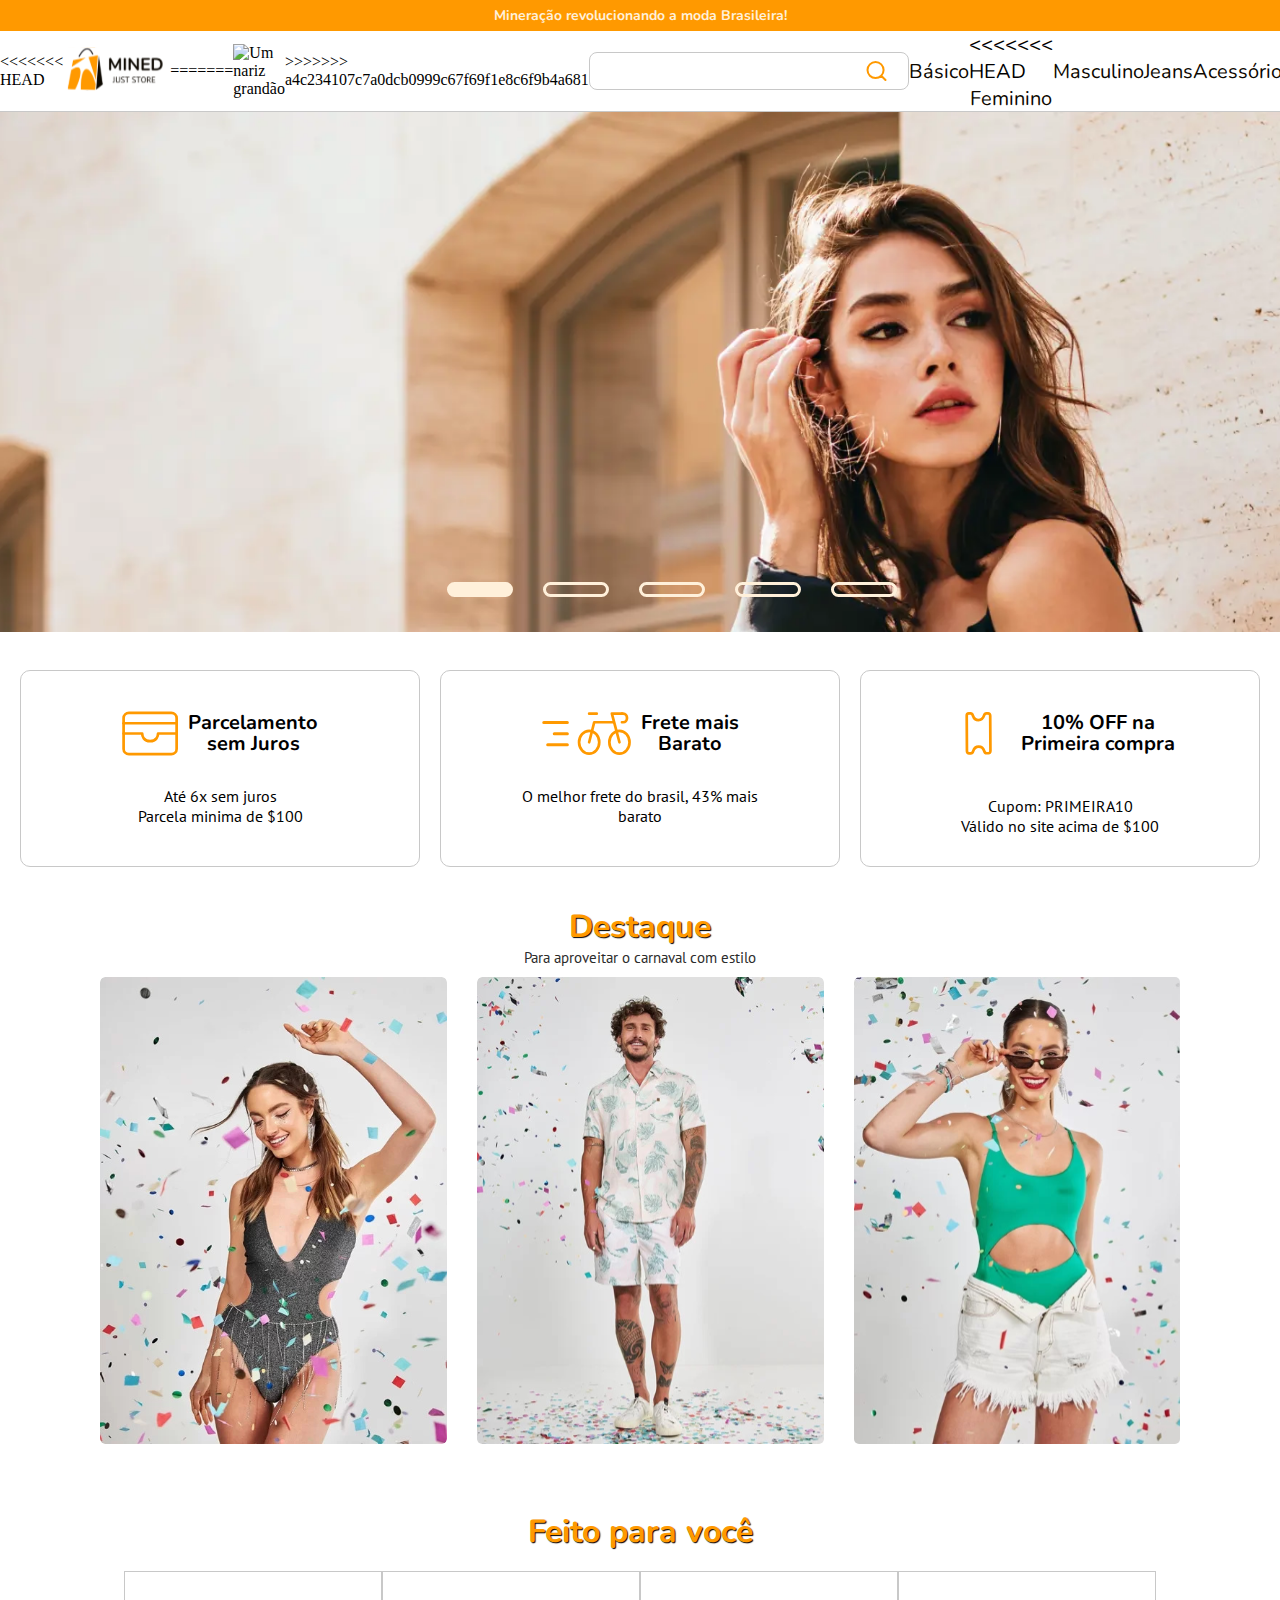
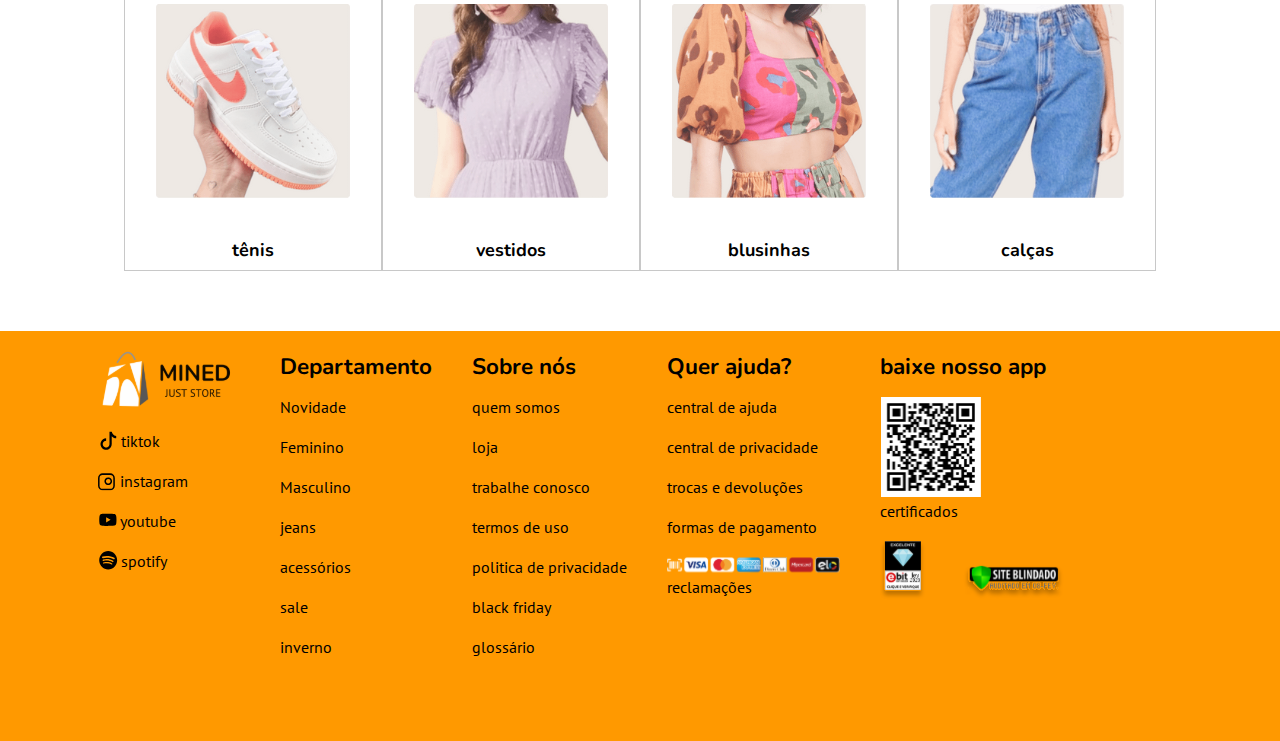
==== commit 361bd0c5: "organização de todos os arquivos" ====
--- a/index.html
+++ b/index.html
@@ -32,14 +32,134 @@
   </head>
 
   <body class="container">
+    <!-- Modal login e cadastro -->
+    <div id="modal_login" class="modal_login_e_cadastro_container">
+      <main class="content_login">
+        <header class="content_header_dialog">
+          <div class="info_commerce">
+            <img src="./assets/logo_minedIcon.svg" class="logo-mined_icon" alt="o ultimo mestre do ar" />
+          </div>
+          <img src="./assets/close.svg" onclick="closeModal('login')" id="close_modal_login" class="close_dialog" alt="o ultimo mestre do ar" />
+        </header>
+
+        <section>
+          <p>Fazer login</p>
+
+          <form id="form_login">
+            <div id="auth_login" class="container_inputs">
+              <input type="text" class="input_form no_outline" placeholder="digite seu email*" name="email" id="email">
+
+              <div class="input_form content_password">
+                <input type="password" class="no_outline" name="senha" placeholder="digite sua senha*" id="senha">
+                <img src="./assets/eye.svg" onclick="mostrarSenha('login')" class="mostrar_fechar_senha" alt="o ultimo mestre do ar" />
+              </div>
+
+            </div>
+
+            <div class="content_regra_senha_e_esqueci_senha">
+              <span>minimo de 6 caracteres</span>
+              <span class="esqueci_minha_senha">esqueci minha senha</span>
+            </div>
+
+            <button class="btn_generico btn_submit" type="submit">entrar</button>
+
+            <div class="content_nao_possui_cadastro">
+              <span>não tem cadastro na loja virtual?</span>
+              <button onclick="abrirModalDeNovaConta()" id="nova_conta" class="btn_generico btn_novo_cadastro" type="button">crie sua conta!</button>
+            </div>
+          </form>
+        </section>
+
+        <div class="footer_dialog">
+          <ul>
+            <li>
+              <img src="./assets/check_icon.svg" class="check" alt="o ultimo mestre do ar" />
+              <span>10% de desconto na primeira compra</span>
+            </li>
+            <li>
+              <img src="./assets/check_icon.svg" class="check" alt="o ultimo mestre do ar" />
+              <span>compre mais rápido com endereços salvos</span>
+            </li>
+          </ul>
+
+          <div class="site_seguro">
+            <img src="./assets/cadiado_icon.svg" class="check" alt="o ultimo mestre do ar" />
+            <span>SITE SEGURO</span>
+          </div>
+        </div>
+      </main>
+    </div>
+
+    <div id="modal_cadastro" class="modal_login_e_cadastro_container">
+      <main class="content_login">
+        <header class="content_header_dialog">
+          <div class="info_commerce">
+            <img src="./assets/logo_minedIcon.svg" class="logo-mined_icon" alt="o ultimo mestre do ar" />
+          </div>
+          <img src="./assets/close.svg" onclick="closeModal('cadastro')" id="close_modal_cadastro" class="close_dialog" alt="o ultimo mestre do ar" />
+        </header>
+
+        <section>
+          <p>Crie seu cadastro</p>
+
+          <form id="form_cadastro">
+            <div id="auth_cadastro" class="container_inputs">
+              <input type="text" class="input_form no_outline" placeholder="nome*" name="nome" id="nome" />
+
+              <select name="genero" id="genero" class="input_form selecionar_generico">
+                <option value="nulo">---</option>
+                <option value="nao_declarar">Não declarar</option>
+                <option value="masculino">Masculino</option>
+                <option value="mulher">Mulher</option>
+              </select>
+
+              <select name="idade" id="idade" class="input_form">
+                <option value="nulo">---</option>
+              </select>
+
+              <input type="text" class="input_form no_outline" placeholder="digite seu email*" name="email" id="email" />
+
+              <div class="input_form content_password">
+                <input type="password" class="no_outline" name="senha" placeholder="digite sua senha*" id="senha">
+                <img src="./assets/eye.svg" class="mostrar_fechar_senha" onclick="mostrarSenha('cadastro')" alt="o ultimo mestre do ar" />
+              </div>
+            </div>
+
+            <div class="content_regra_senha_e_esqueci_senha">
+              <span>minimo de 6 caracteres</span>
+            </div>
+
+            <div class="content_nao_possui_cadastro">
+              <span>Já tem uma conta? <span onclick="goBackLogin()" class="highlight">Faça login</span></span>
+              <button class="btn_generico btn_novo_cadastro" onclick="finalizarNovoCadastro()" type="button">Finalizar cadastro</button>
+            </div>
+          </form>
+        </section>
+
+        <div class="footer_dialog">
+          <div class="site_seguro">
+            <img src="./assets/cadiado_icon.svg" class="check" alt="o ultimo mestre do ar" />
+            <span>SITE SEGURO</span>
+          </div>
+        </div>
+      </main>
+    </div>
+
+    <!-- Final Modal login e cadastro -->
 
     <nav>
       <h1 class="nav__titulo">Mineração revolucionando a moda Brasileira!</h1>
-      
+
       <section class="nav__menu">
+<<<<<<< HEAD
         
         <div><img id="logo" src="./assets/header/logo.svg" alt="Um nariz grandão" /></div>
         
+=======
+
+        <div><img id="logo" src="./assets/logo.svg" alt="Um nariz grandão" /></div>
+
+>>>>>>> a4c234107c7a0dcb0999c67f69f1e8c6f9b4a681
       <div id="navMenu">
 
         <section class="search__area">
@@ -70,8 +190,13 @@
           </ul>
         </section>
         <section class="menu__categorias">
+<<<<<<< HEAD
           <li class="option"><a href="./html/listaDeProdutos.html">Feminino</a></li>
           <li class="menu__itens"> 
+=======
+          <li class="option"><a href="./paginas/listaDeProdutos.html">Feminino</a></li>
+          <li class="menu__itens">
+>>>>>>> a4c234107c7a0dcb0999c67f69f1e8c6f9b4a681
             <ul class="menu__categorias">
               <li><a href="./html/listaDeProdutos.html">Saias</a> </li>
               <li><a href="./html/listaDeProdutos.html">Shorts</a> </li>
@@ -80,7 +205,7 @@
             </ul>
           </li>
         </section>
-        
+
         <section class="menu__categorias">
           <li class="option"> <a href="./html/listaDeProdutos.html">Masculino</a></li>
           <li class="menu__itens">
@@ -92,7 +217,7 @@
             </ul>
           </li>
         </section>
-        
+
         <section class="menu__categorias">
           <li class="option"> <a href="./html/listaDeProdutos.html">Jeans</a></li>
           <li class="menu__itens">
@@ -103,7 +228,7 @@
             </ul>
           </li>
         </section>
-      
+
         <section class="menu__categorias">
         <li class="option"> <a href="./html/listaDeProdutos.html">Acessórios</a></li>
         <li class="menu__itens">
@@ -120,11 +245,21 @@
         <section class="user_area">
           <div class="pipe"></div>
           <div class="perfil">
+<<<<<<< HEAD
             <img src="./assets/header/cart.svg" alt="carrinho" />
             <img src="./assets/header/avartar.svg" alt="o ultimo mestre do ar" />
             <div class="Login">
+=======
+            <img src="./assets/cart.svg" alt="carrinho" />
+            <img src="./assets/avartar.svg" alt="o ultimo mestre do ar" />
+            <div id="auth_project" class="Login">
+>>>>>>> a4c234107c7a0dcb0999c67f69f1e8c6f9b4a681
               <label for="Login">Olá, faça seu</label>
-              <p id="Login">Login/Cadastro</p>
+              <div class="autenticado">
+                <span id="nome_usuario"></span>
+                <span id="sair_conta" onclick="deslogar()"></span>
+              </div>
+              <p onclick="abrirModal()">Login/Cadastro</p>
             </div>
           </div>
           <a
@@ -136,7 +271,7 @@
             <img src="./assets/header/menuIcon.svg" alt="icone do menu" />
           </a>
        </section>
-       
+
       </section>
 
     </nav>
@@ -345,6 +480,7 @@
     <!-- Script -->
     <script src="./Js/bannerRotativo.js"></script>
     <script src="./Js/barraDePesquisaFiltro.js"></script>
+    <script src="./Js/loginCadastro.js"></script>
     <!-- Fim Script -->
   </body>
 </html>
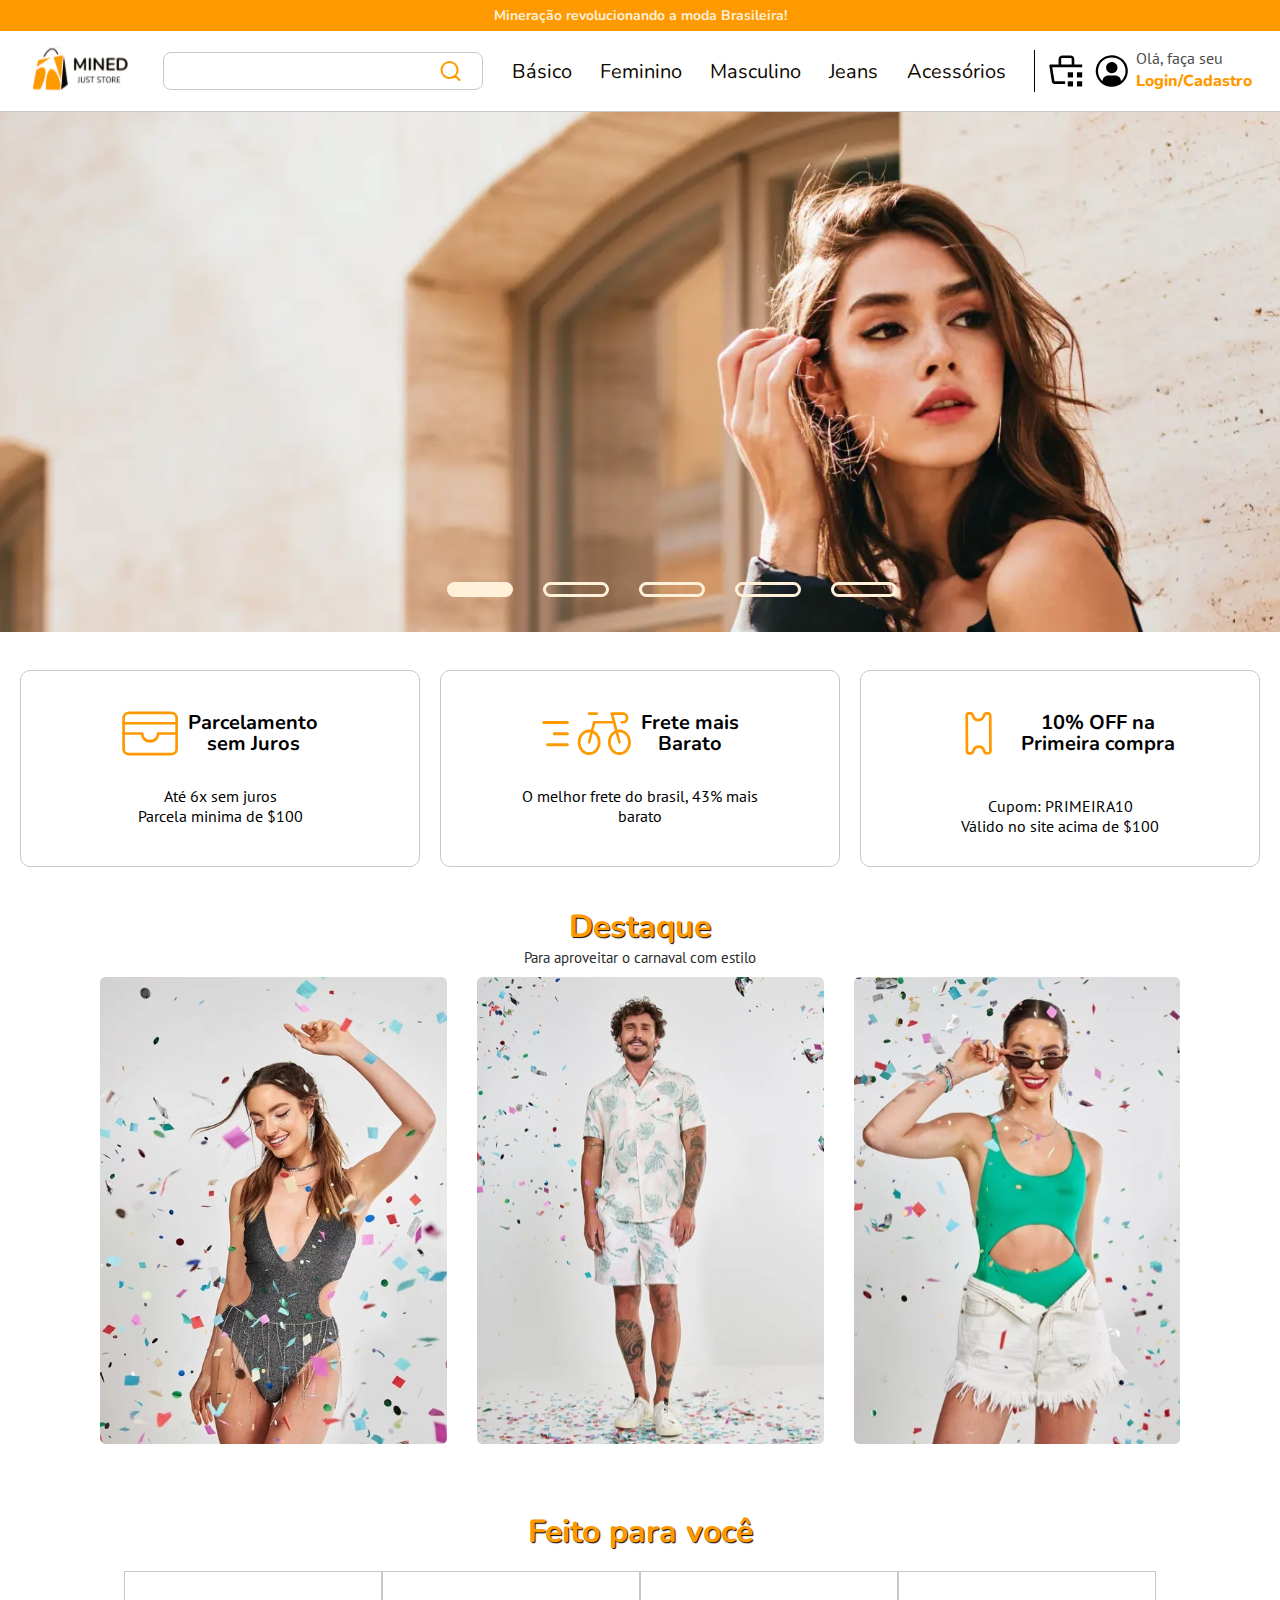
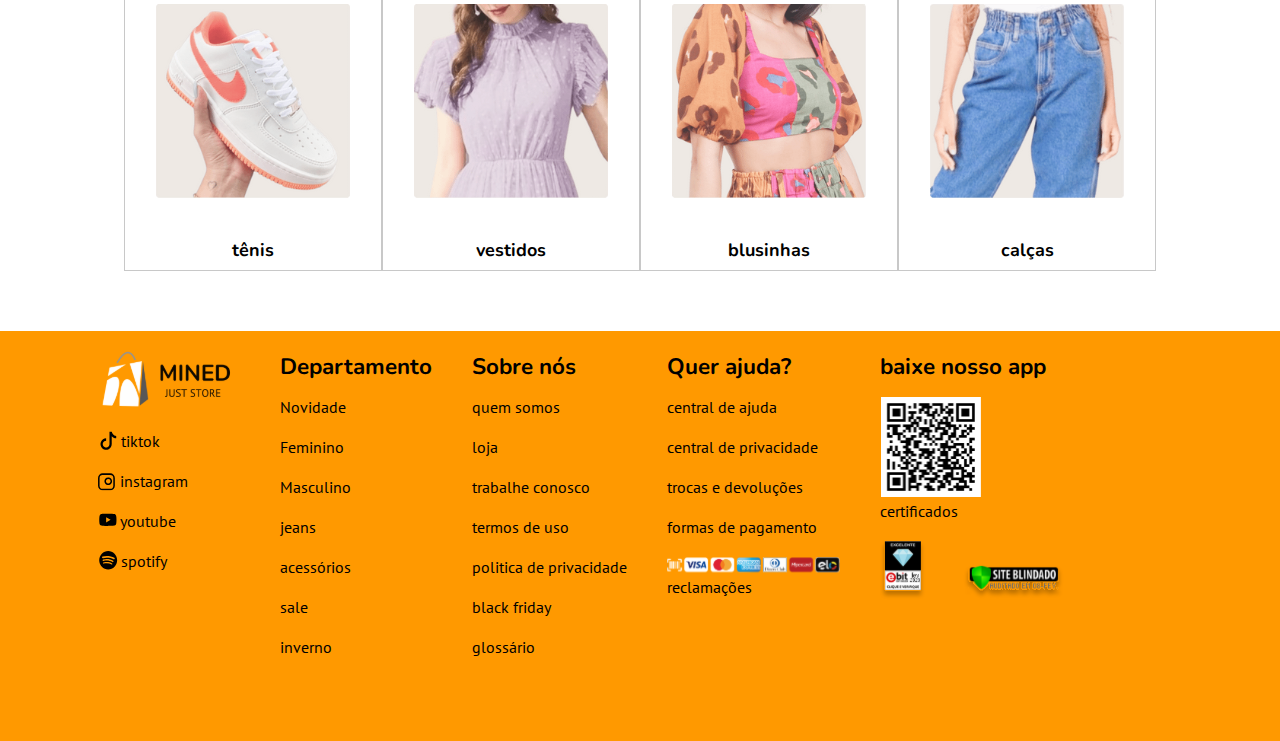
==== commit 86b6a0e3: "organização" ====
--- a/index.html
+++ b/index.html
@@ -23,7 +23,7 @@
     <link rel="stylesheet" href="./css/header/nav.css">
     <link rel="stylesheet" href="./css/header/login.css">
 
-    <link rel="stylesheet" href="../css/footer/footer.css">
+    <link rel="stylesheet" href="./css/footer/footer.css">
     <link rel="stylesheet" href="./css/variaveis.css">
 
     <!-- Icons -->
@@ -37,9 +37,9 @@
       <main class="content_login">
         <header class="content_header_dialog">
           <div class="info_commerce">
-            <img src="./assets/logo_minedIcon.svg" class="logo-mined_icon" alt="o ultimo mestre do ar" />
-          </div>
-          <img src="./assets/close.svg" onclick="closeModal('login')" id="close_modal_login" class="close_dialog" alt="o ultimo mestre do ar" />
+            <img src="./assets/popup/logo_minedIcon.svg" class="logo-mined_icon" alt="o ultimo mestre do ar" />
+          </div>
+          <img src="./assets/popup/close.svg" onclick="closeModal('login')" id="close_modal_login" class="close_dialog" alt="o ultimo mestre do ar" />
         </header>
 
         <section>
@@ -51,7 +51,7 @@
 
               <div class="input_form content_password">
                 <input type="password" class="no_outline" name="senha" placeholder="digite sua senha*" id="senha">
-                <img src="./assets/eye.svg" onclick="mostrarSenha('login')" class="mostrar_fechar_senha" alt="o ultimo mestre do ar" />
+                <img src="./assets/popup/eye.svg" onclick="mostrarSenha('login')" class="mostrar_fechar_senha" alt="o ultimo mestre do ar" />
               </div>
 
             </div>
@@ -73,17 +73,17 @@
         <div class="footer_dialog">
           <ul>
             <li>
-              <img src="./assets/check_icon.svg" class="check" alt="o ultimo mestre do ar" />
+              <img src="./assets/popup/check_icon.svg" class="check" alt="o ultimo mestre do ar" />
               <span>10% de desconto na primeira compra</span>
             </li>
             <li>
-              <img src="./assets/check_icon.svg" class="check" alt="o ultimo mestre do ar" />
+              <img src="./assets/popup/check_icon.svg" class="check" alt="o ultimo mestre do ar" />
               <span>compre mais rápido com endereços salvos</span>
             </li>
           </ul>
 
           <div class="site_seguro">
-            <img src="./assets/cadiado_icon.svg" class="check" alt="o ultimo mestre do ar" />
+            <img src="./assets/popup/cadiado_icon.svg" class="check" alt="o ultimo mestre do ar" />
             <span>SITE SEGURO</span>
           </div>
         </div>
@@ -94,9 +94,9 @@
       <main class="content_login">
         <header class="content_header_dialog">
           <div class="info_commerce">
-            <img src="./assets/logo_minedIcon.svg" class="logo-mined_icon" alt="o ultimo mestre do ar" />
-          </div>
-          <img src="./assets/close.svg" onclick="closeModal('cadastro')" id="close_modal_cadastro" class="close_dialog" alt="o ultimo mestre do ar" />
+            <img src="./assets/popup/logo_minedIcon.svg" class="logo-mined_icon" alt="o ultimo mestre do ar" />
+          </div>
+          <img src="./assets/popup/close.svg" onclick="closeModal('cadastro')" id="close_modal_cadastro" class="close_dialog" alt="o ultimo mestre do ar" />
         </header>
 
         <section>
@@ -121,7 +121,7 @@
 
               <div class="input_form content_password">
                 <input type="password" class="no_outline" name="senha" placeholder="digite sua senha*" id="senha">
-                <img src="./assets/eye.svg" class="mostrar_fechar_senha" onclick="mostrarSenha('cadastro')" alt="o ultimo mestre do ar" />
+                <img src="./assets/popup/eye.svg" class="mostrar_fechar_senha" onclick="mostrarSenha('cadastro')" alt="o ultimo mestre do ar" />
               </div>
             </div>
 
@@ -138,7 +138,7 @@
 
         <div class="footer_dialog">
           <div class="site_seguro">
-            <img src="./assets/cadiado_icon.svg" class="check" alt="o ultimo mestre do ar" />
+            <img src="./assets/popup/cadiado_icon.svg" class="check" alt="o ultimo mestre do ar" />
             <span>SITE SEGURO</span>
           </div>
         </div>
@@ -151,15 +151,9 @@
       <h1 class="nav__titulo">Mineração revolucionando a moda Brasileira!</h1>
 
       <section class="nav__menu">
-<<<<<<< HEAD
         
         <div><img id="logo" src="./assets/header/logo.svg" alt="Um nariz grandão" /></div>
         
-=======
-
-        <div><img id="logo" src="./assets/logo.svg" alt="Um nariz grandão" /></div>
-
->>>>>>> a4c234107c7a0dcb0999c67f69f1e8c6f9b4a681
       <div id="navMenu">
 
         <section class="search__area">
@@ -190,13 +184,8 @@
           </ul>
         </section>
         <section class="menu__categorias">
-<<<<<<< HEAD
           <li class="option"><a href="./html/listaDeProdutos.html">Feminino</a></li>
           <li class="menu__itens"> 
-=======
-          <li class="option"><a href="./paginas/listaDeProdutos.html">Feminino</a></li>
-          <li class="menu__itens">
->>>>>>> a4c234107c7a0dcb0999c67f69f1e8c6f9b4a681
             <ul class="menu__categorias">
               <li><a href="./html/listaDeProdutos.html">Saias</a> </li>
               <li><a href="./html/listaDeProdutos.html">Shorts</a> </li>
@@ -245,15 +234,9 @@
         <section class="user_area">
           <div class="pipe"></div>
           <div class="perfil">
-<<<<<<< HEAD
             <img src="./assets/header/cart.svg" alt="carrinho" />
             <img src="./assets/header/avartar.svg" alt="o ultimo mestre do ar" />
             <div class="Login">
-=======
-            <img src="./assets/cart.svg" alt="carrinho" />
-            <img src="./assets/avartar.svg" alt="o ultimo mestre do ar" />
-            <div id="auth_project" class="Login">
->>>>>>> a4c234107c7a0dcb0999c67f69f1e8c6f9b4a681
               <label for="Login">Olá, faça seu</label>
               <div class="autenticado">
                 <span id="nome_usuario"></span>
@@ -418,22 +401,22 @@
       <!-- logo e redes (footer)-->
       <div class="footer">
         <div class="logo-footer">
-          <img src="../assets/footer/logo-footer.svg" alt="" />
+          <img src="./assets/footer/logo-footer.svg" alt="" />
         </div>
         <div class="redes">
-          <img src="../assets/footer/tiktok.svg" alt="" />
+          <img src="./assets/footer/tiktok.svg" alt="" />
           <p>tiktok</p>
         </div>
         <div class="redes">
-          <img src="../assets/footer/instagram.svg" alt="" />
+          <img src="./assets/footer/instagram.svg" alt="" />
           <p>instagram</p>
         </div>
         <div class="redes">
-          <img src="../assets/footer/youtube.svg" alt="" />
+          <img src="./assets/footer/youtube.svg" alt="" />
           <p>youtube</p>
         </div>
         <div class="redes">
-          <img src="../assets/footer/spotify.svg" alt="" />
+          <img src="./assets/footer/spotify.svg" alt="" />
           <p>spotify</p>
         </div>
       </div>
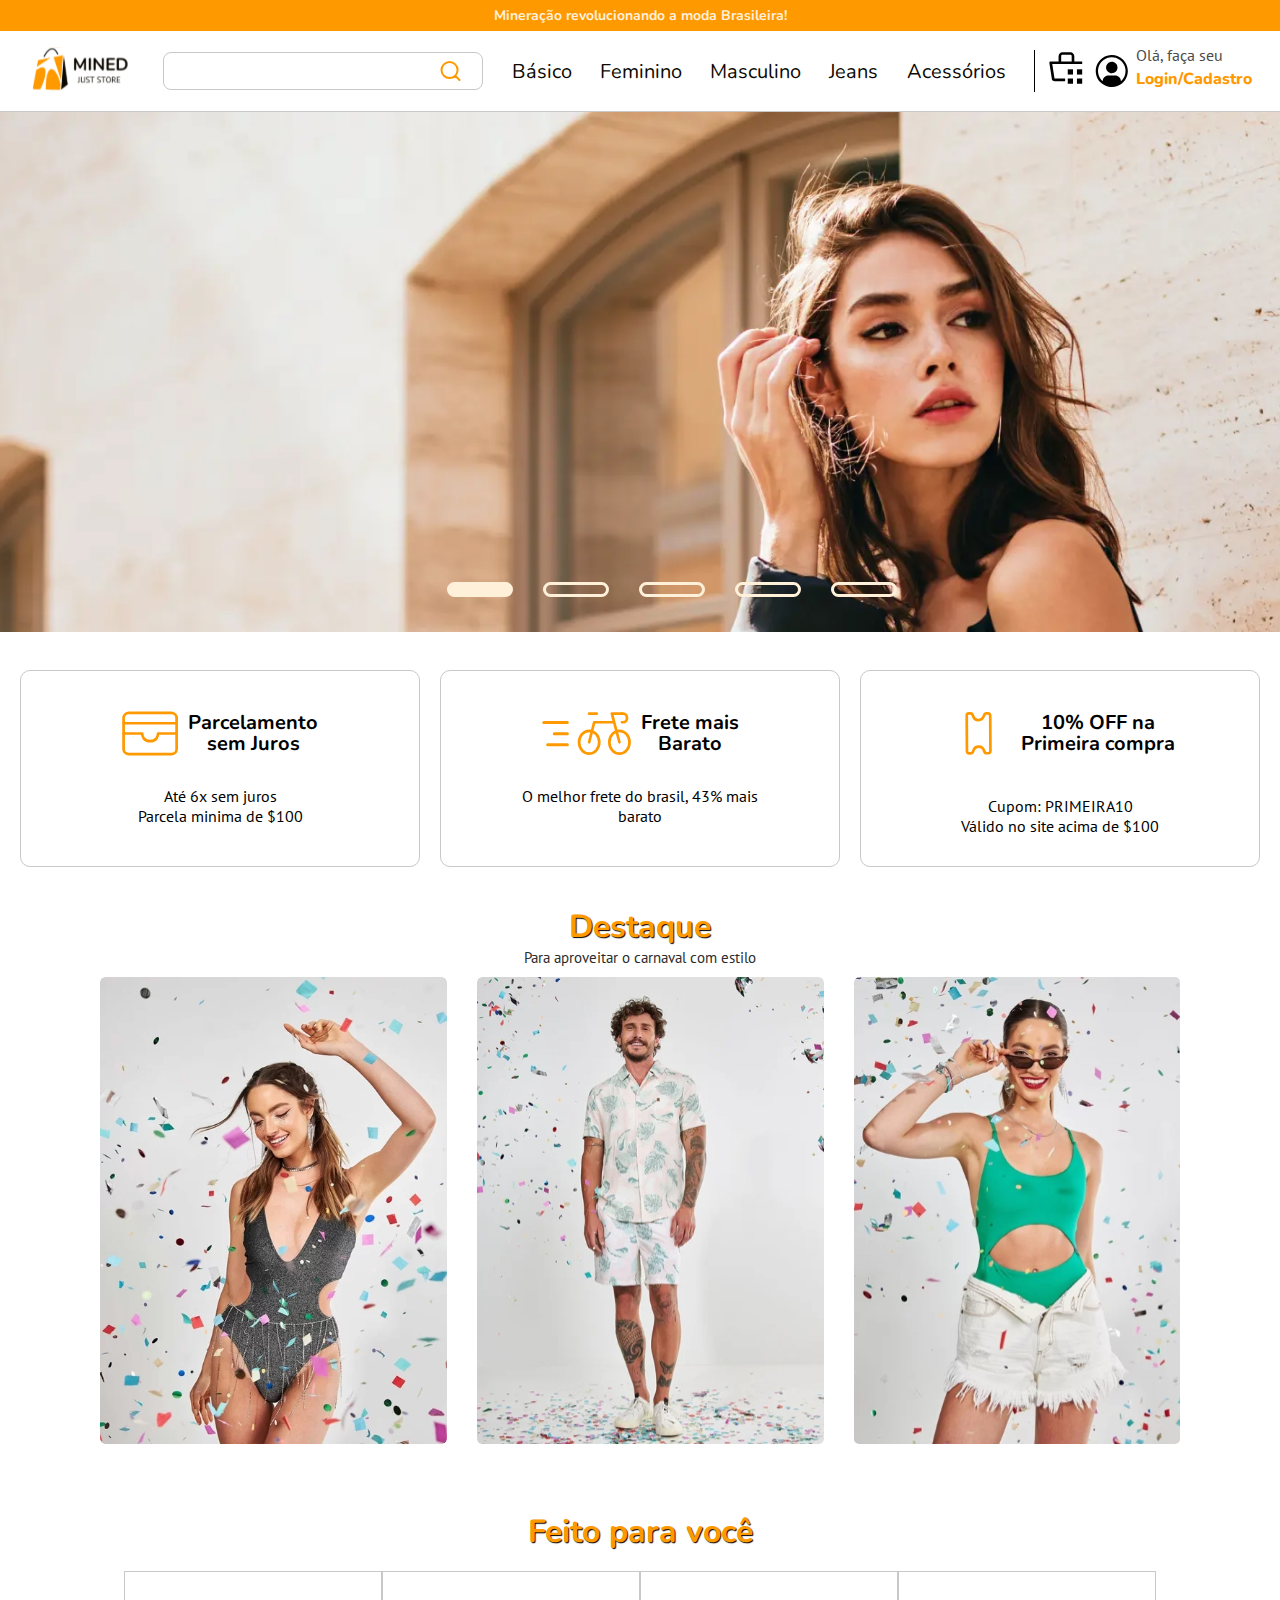
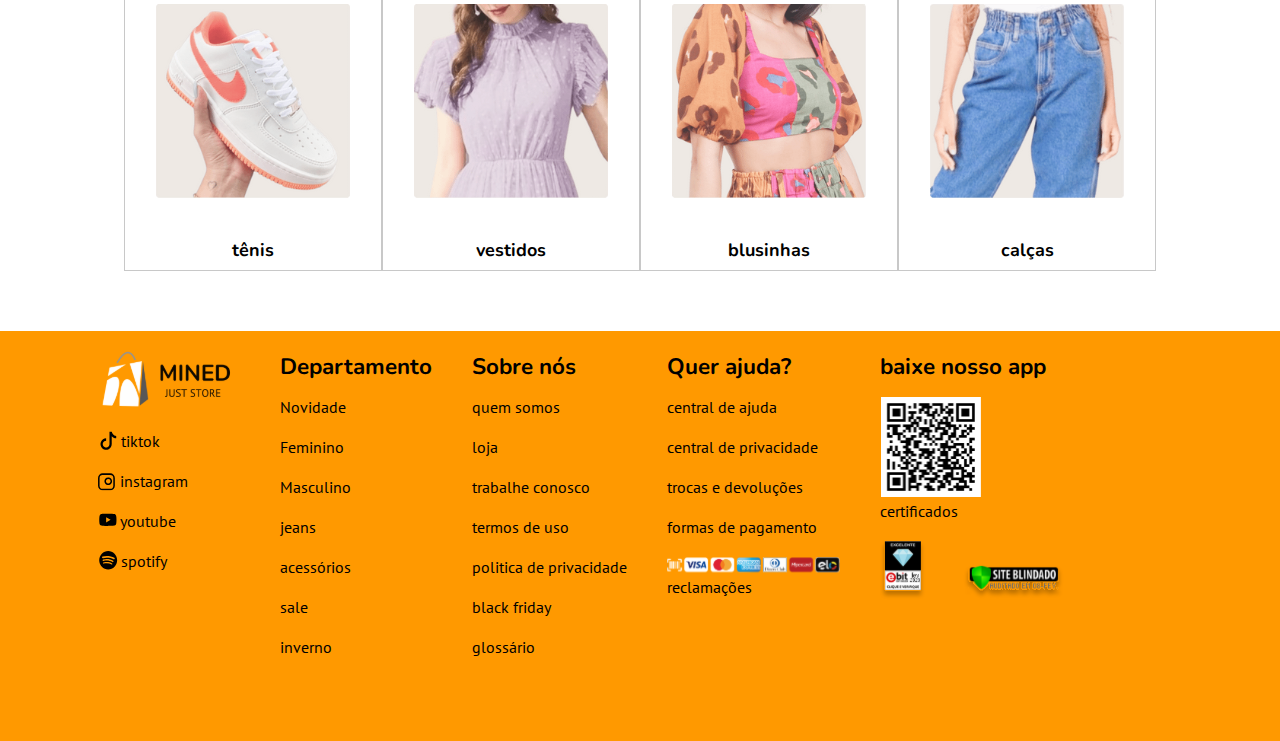
==== commit 79c64fa8: "pagina carrinho apenas frontEnd" ====
--- a/index.html
+++ b/index.html
@@ -151,9 +151,9 @@
       <h1 class="nav__titulo">Mineração revolucionando a moda Brasileira!</h1>
 
       <section class="nav__menu">
-        
+
         <div><img id="logo" src="./assets/header/logo.svg" alt="Um nariz grandão" /></div>
-        
+
       <div id="navMenu">
 
         <section class="search__area">
@@ -185,7 +185,7 @@
         </section>
         <section class="menu__categorias">
           <li class="option"><a href="./html/listaDeProdutos.html">Feminino</a></li>
-          <li class="menu__itens"> 
+          <li class="menu__itens">
             <ul class="menu__categorias">
               <li><a href="./html/listaDeProdutos.html">Saias</a> </li>
               <li><a href="./html/listaDeProdutos.html">Shorts</a> </li>
@@ -234,9 +234,9 @@
         <section class="user_area">
           <div class="pipe"></div>
           <div class="perfil">
-            <img src="./assets/header/cart.svg" alt="carrinho" />
+            <a href="../html/carrinho.html"><img src="../assets/header/cart.svg" alt="carrinho" /></a>
             <img src="./assets/header/avartar.svg" alt="o ultimo mestre do ar" />
-            <div class="Login">
+            <div id="auth_project" class="Login">
               <label for="Login">Olá, faça seu</label>
               <div class="autenticado">
                 <span id="nome_usuario"></span>
--- a/css/footer/footer.css
+++ b/css/footer/footer.css
@@ -1,5 +1,3 @@
-
-
 /* footer */
 
 footer {
@@ -22,6 +20,7 @@
   font-family: var(--font_nunito);
   margin-bottom: 15px;
   font-size: 1.4em;
+  color: black;
 }
 
 footer p {
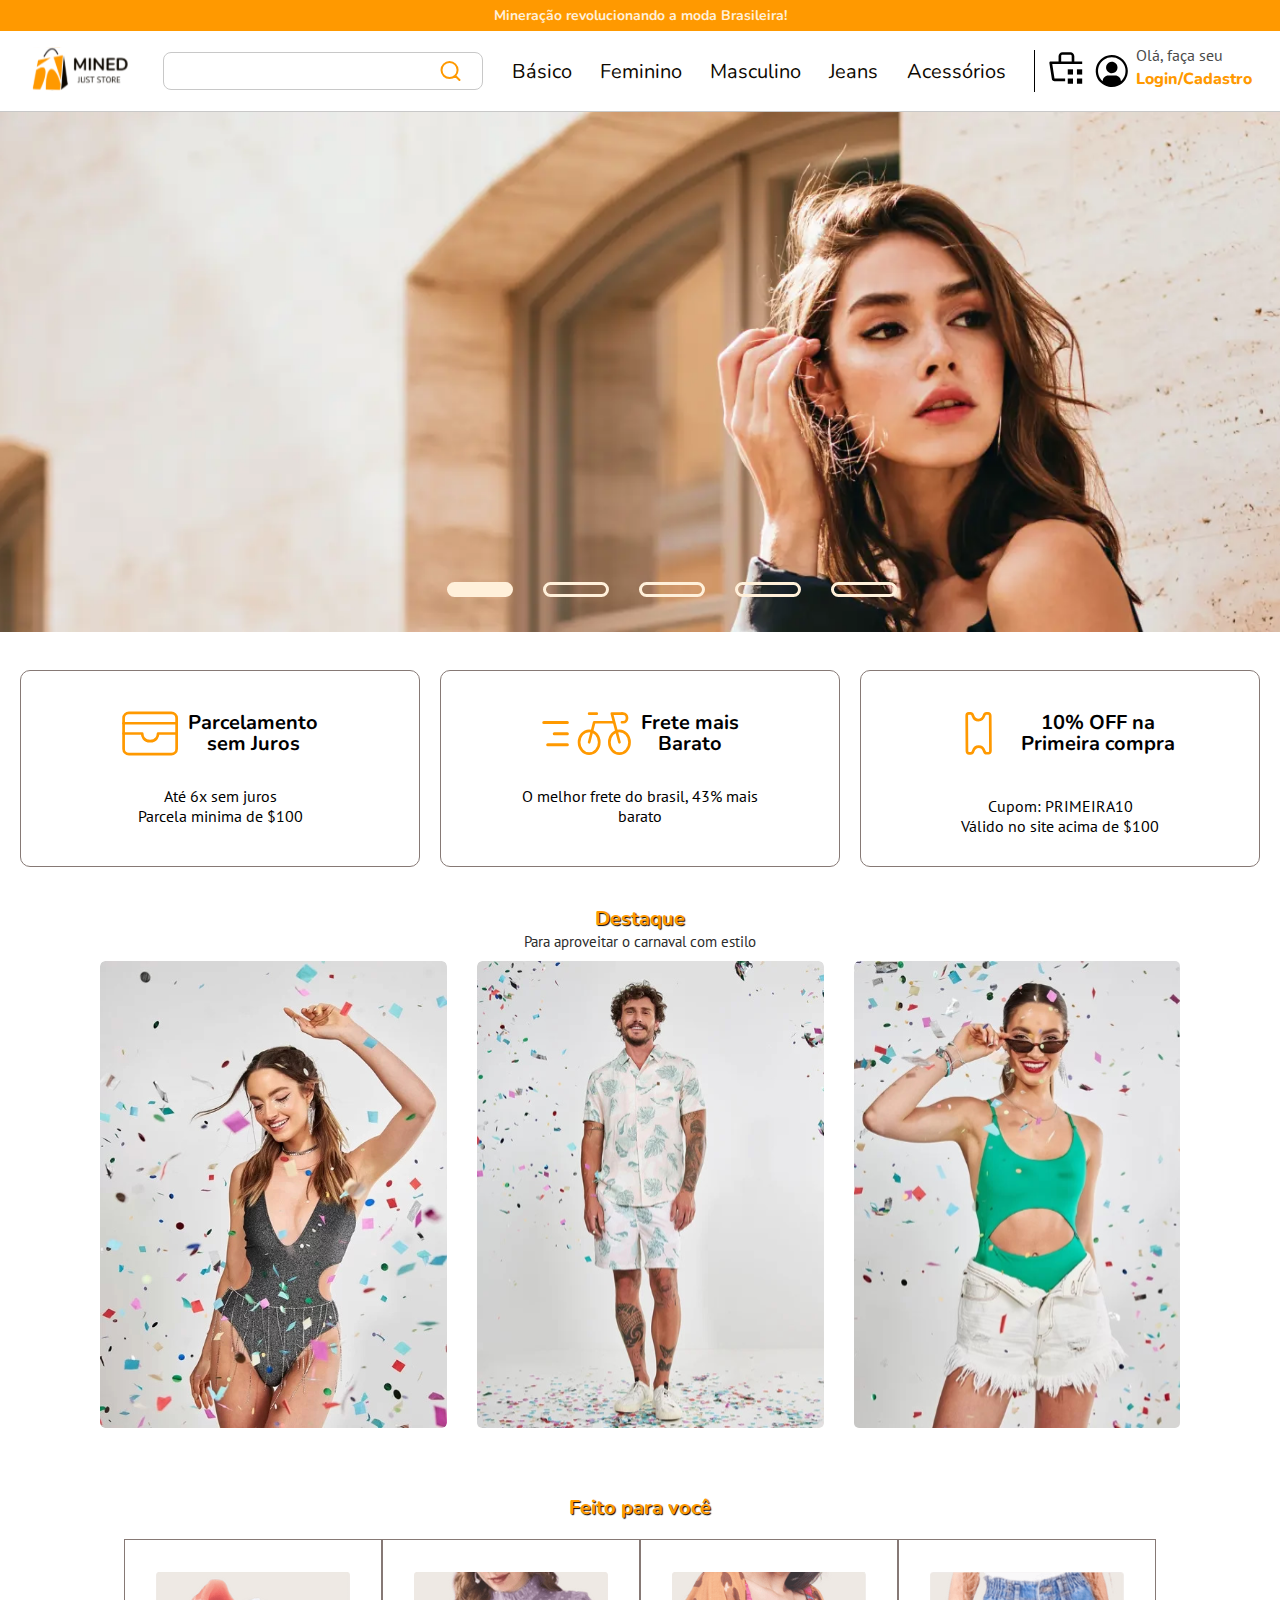
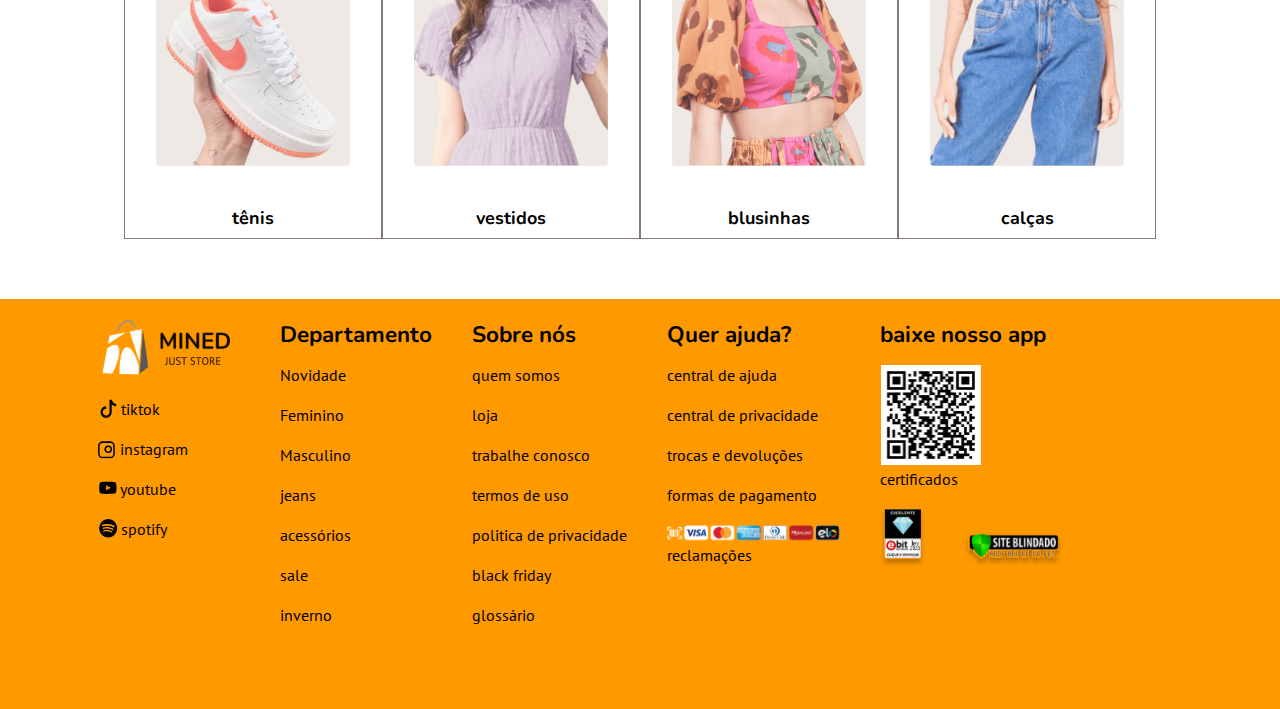
==== commit 9076f8a7: "atualização da organização do css" ====
--- a/index.html
+++ b/index.html
@@ -15,16 +15,9 @@
     <!-- CSS -->
     <link rel="stylesheet" href="./style.css" />
 
-    <link rel="stylesheet" href="./css/header/header.css">
-    <link rel="stylesheet" href="./css/header/header-media.css">
-    <link rel="stylesheet" href="./css/header/header-search.css">
-    <link rel="stylesheet" href="./css/header/menu-categorias.css">
-    <link rel="stylesheet" href="./css/header/menu-itens.css">
-    <link rel="stylesheet" href="./css/header/nav.css">
-    <link rel="stylesheet" href="./css/header/login.css">
-
     <link rel="stylesheet" href="./css/footer/footer.css">
-    <link rel="stylesheet" href="./css/variaveis.css">
+    <link rel="stylesheet" href="./css/stilos/Header.css">
+    <link rel="stylesheet" href="./css/stilos/bases.css">
 
     <!-- Icons -->
     <link rel="shortcut icon" href="./assets/minedIcon.png" type="image/x-icon">
--- a/css/stilos/Header.css
+++ b/css/stilos/Header.css
@@ -0,0 +1,7 @@
+@import url(../header/header-media.css);
+@import url(../header/header-search.css);
+@import url(../header/header.css);
+@import url(../header/login.css);
+@import url(../header/menu-categorias.css);
+@import url(../header/menu-itens.css);
+@import url(../header/nav.css);
--- a/css/stilos/bases.css
+++ b/css/stilos/bases.css
@@ -0,0 +1,3 @@
+@import url(../variaveis/fonts.css);
+@import url(../variaveis/cores.css);
+@import url(../variaveis/tipografia.css);
